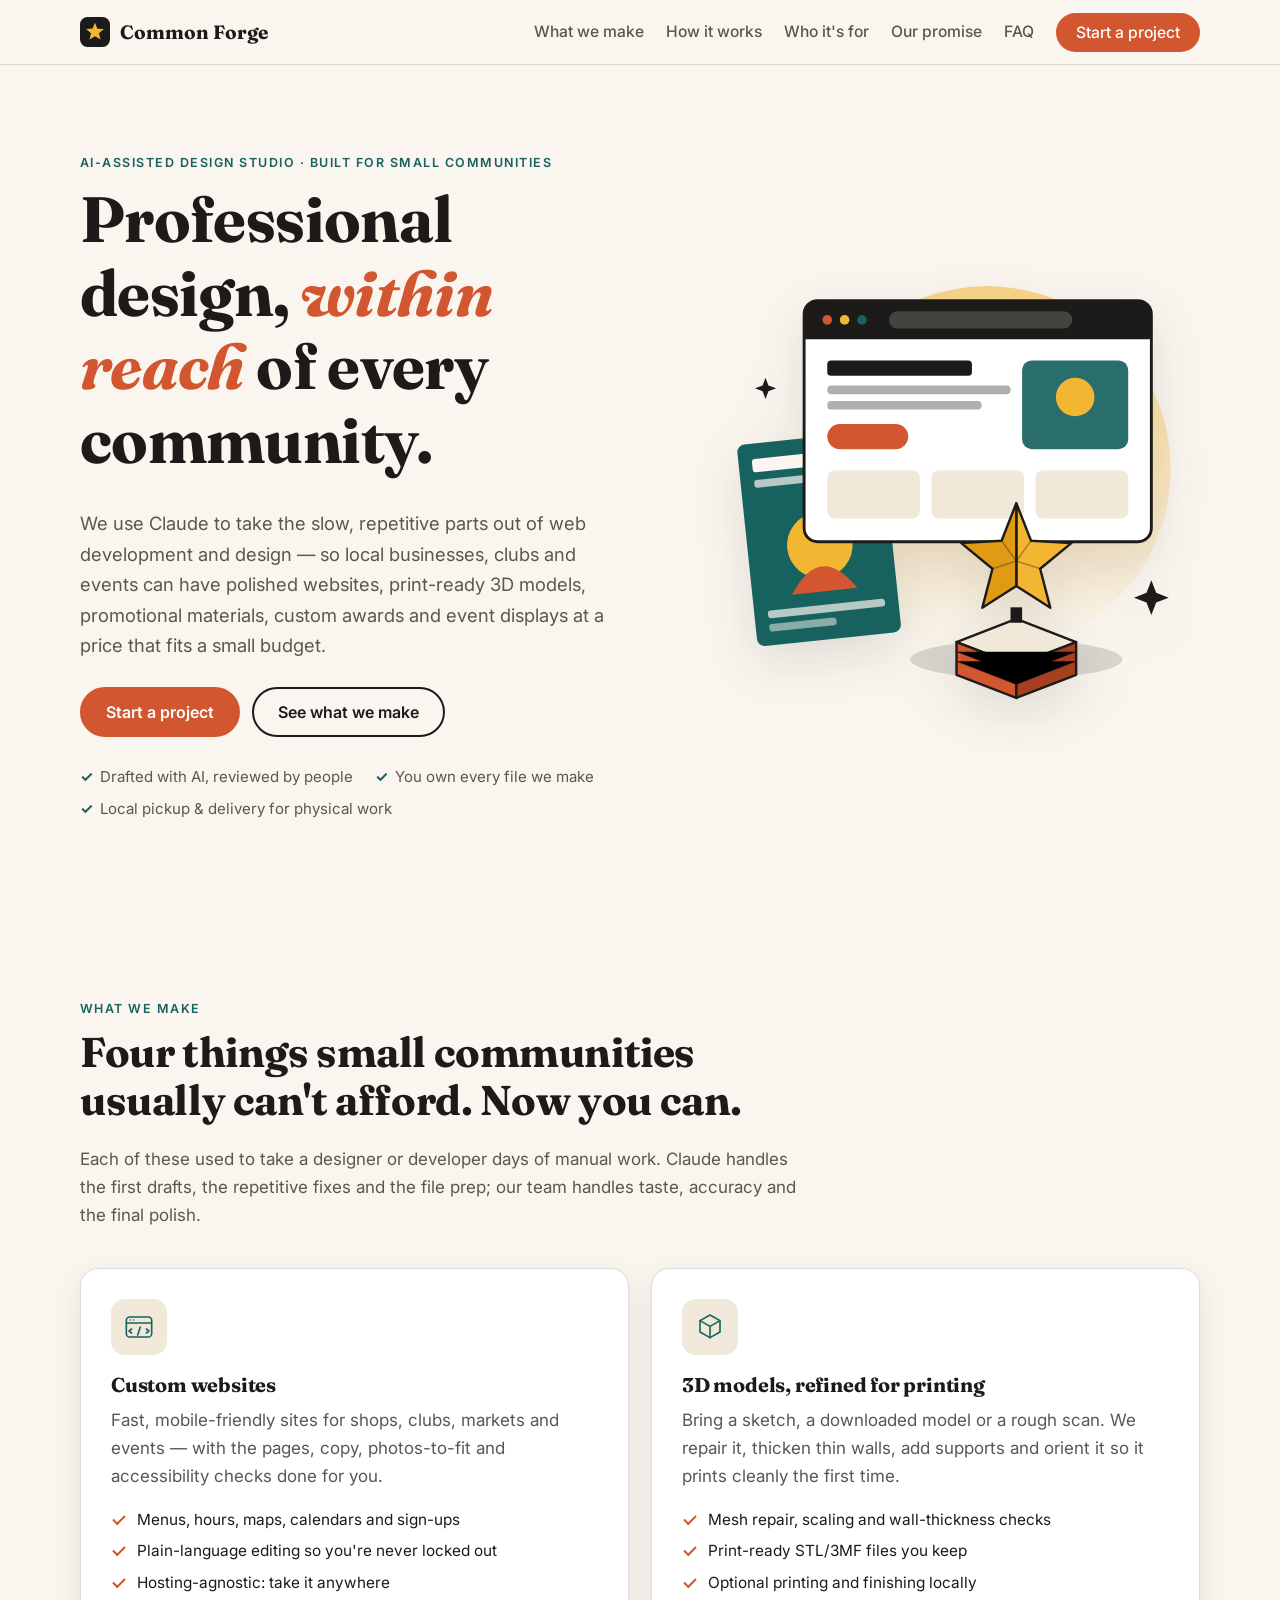
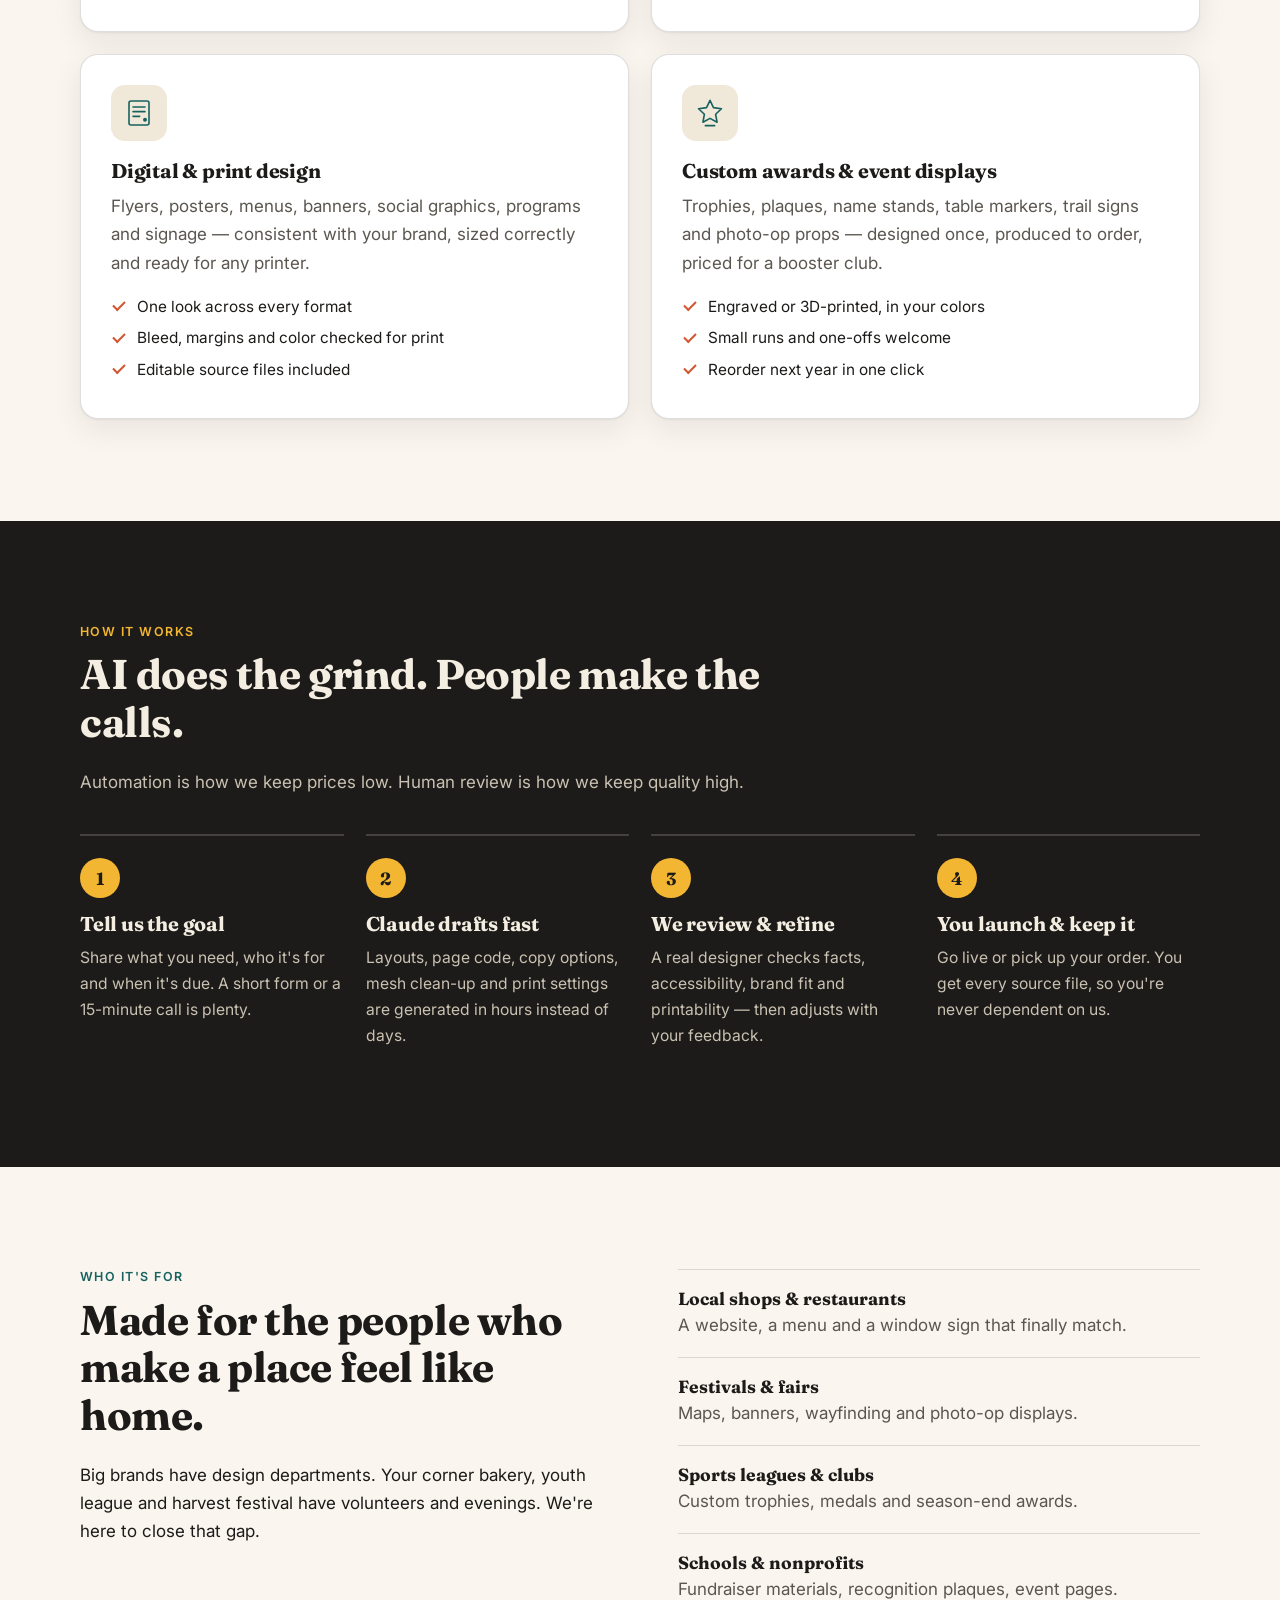
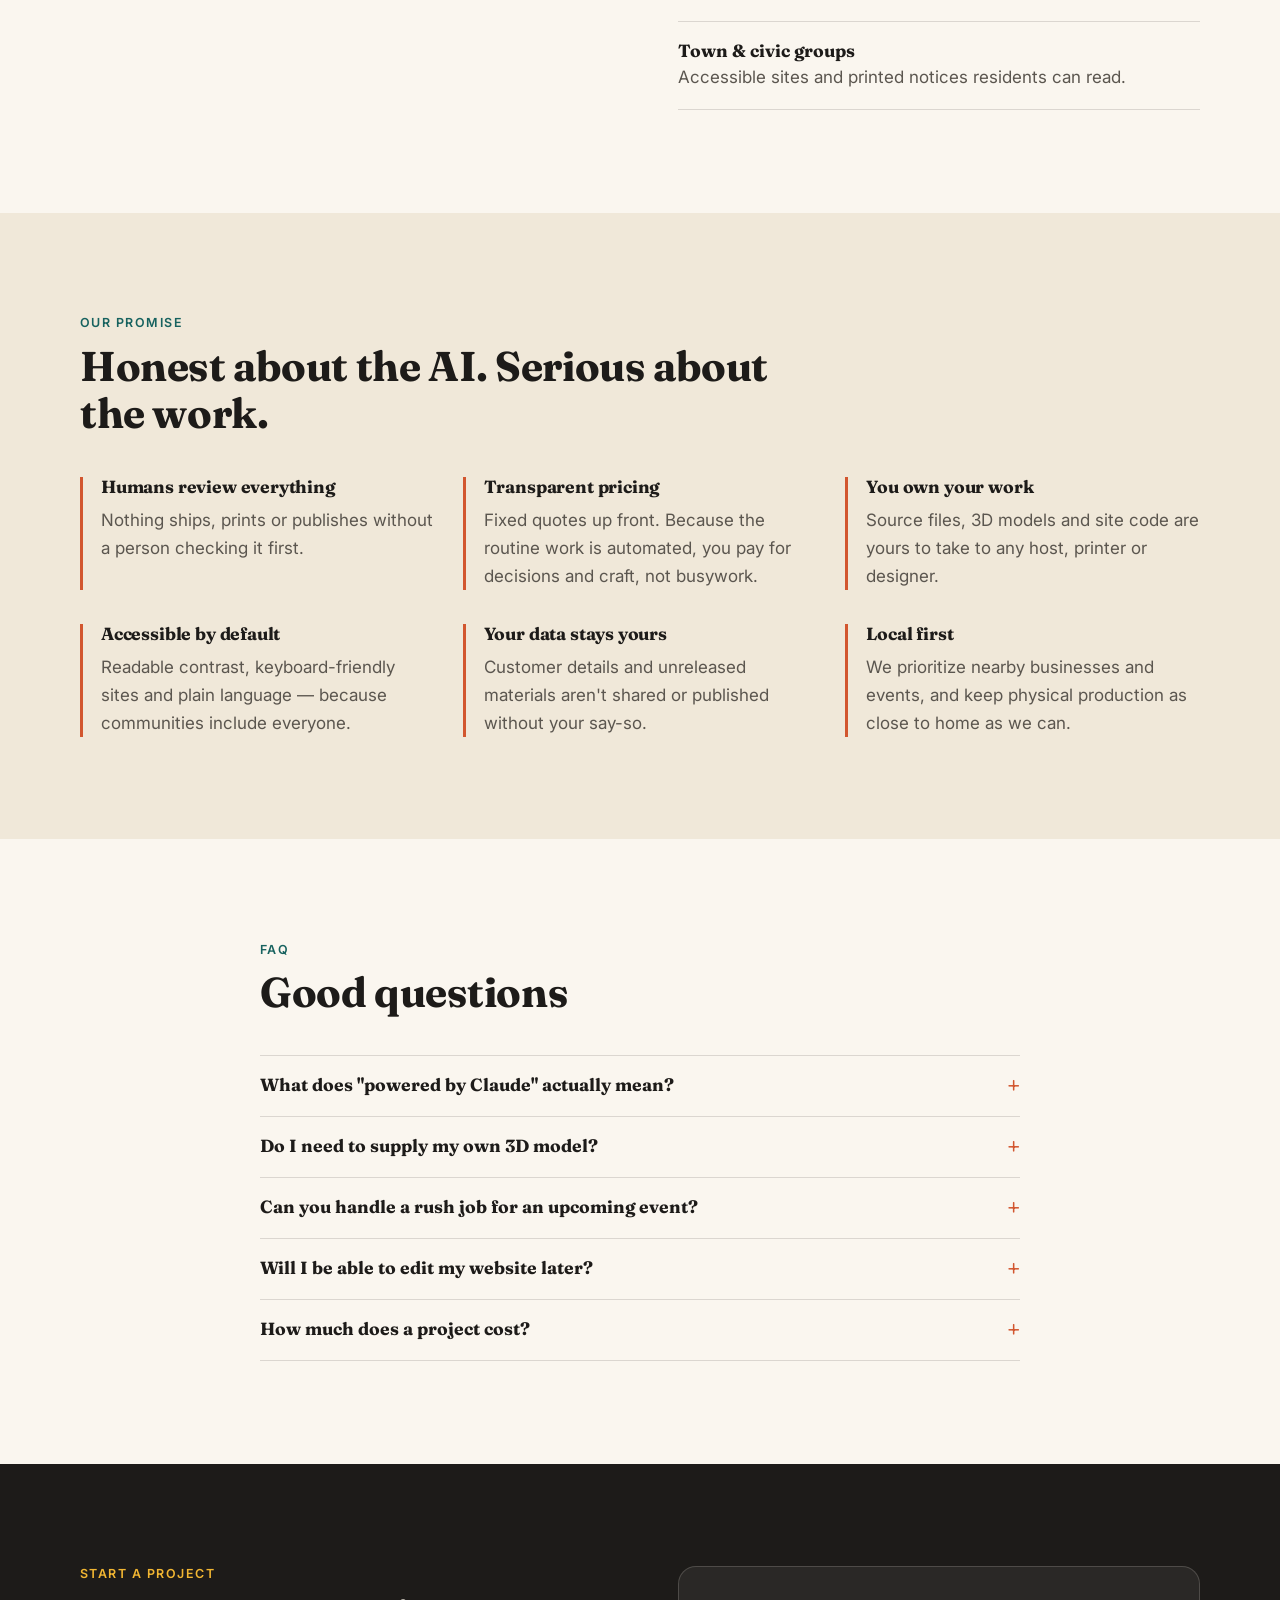
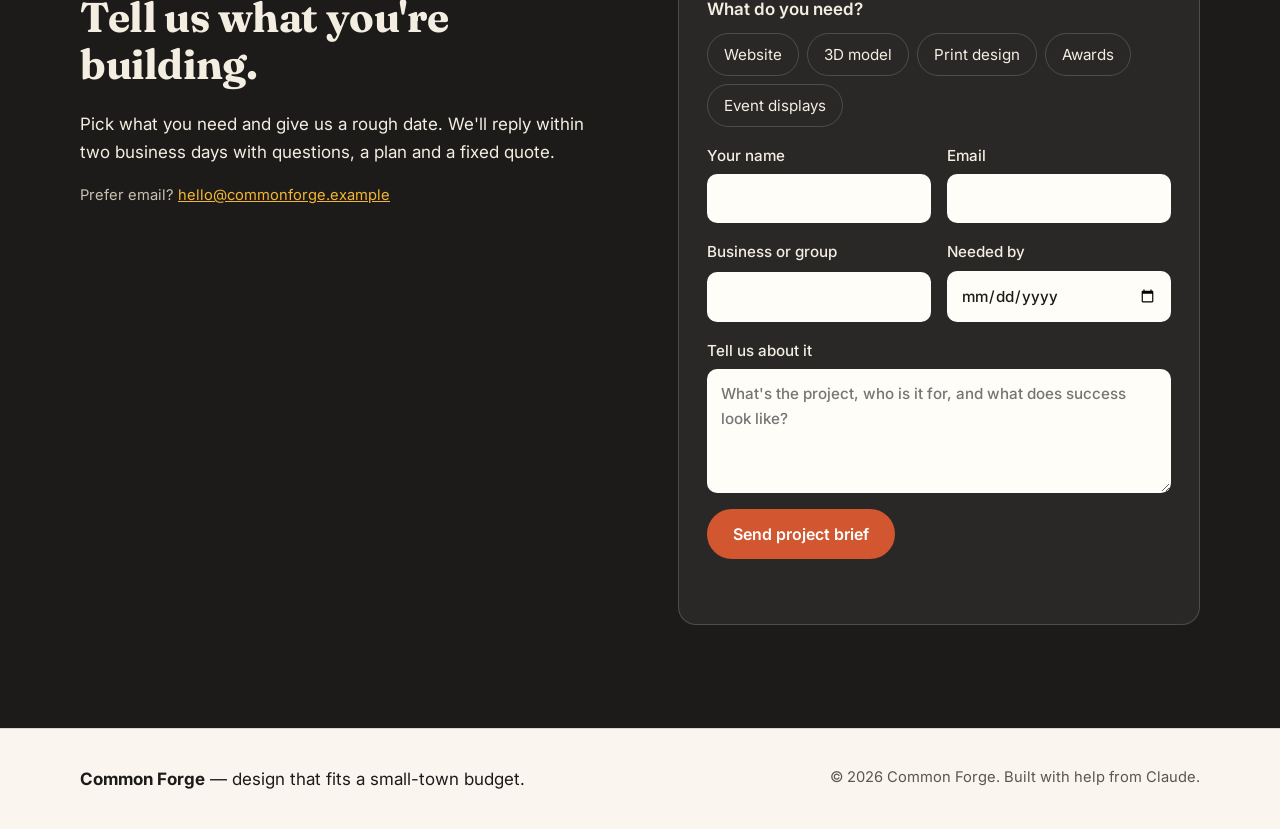
==== index.html @ e71d91a8 "Add Common Forge marketing website Static, dependency-free site: hero, services (websites, 3D print " ====
<!doctype html>
<html lang="en">
<head>
  <meta charset="utf-8">
  <meta name="viewport" content="width=device-width, initial-scale=1">
  <title>Common Forge — AI-powered design for local businesses &amp; community events</title>
  <meta name="description" content="Common Forge uses Claude to build custom websites, refine 3D models for printing, and produce digital and physical designs — making professional work affordable for small communities.">
  <meta name="theme-color" content="#faf6ef">
  <meta property="og:title" content="Common Forge — Professional design within reach of every community">
  <meta property="og:description" content="Custom websites, print-ready 3D models, promotional materials, awards and event displays for local businesses and community events.">
  <meta property="og:type" content="website">
  <link rel="icon" href="assets/favicon.svg" type="image/svg+xml">
  <link rel="preconnect" href="https://fonts.googleapis.com">
  <link rel="preconnect" href="https://fonts.gstatic.com" crossorigin>
  <link rel="stylesheet" href="https://fonts.googleapis.com/css2?family=Fraunces:opsz,wght@9..144,500;9..144,700&family=Inter:wght@400;500;600&display=swap">
  <link rel="stylesheet" href="css/styles.css">
</head>
<body>
  <a class="skip" href="#main">Skip to content</a>

  <header class="site-header" id="top">
    <div class="wrap bar">
      <a class="brand" href="#top" aria-label="Common Forge home">
        <svg class="brand-mark" viewBox="0 0 32 32" aria-hidden="true">
          <rect width="32" height="32" rx="8" fill="var(--ink)"/>
          <path d="M16 6l2.6 6.4 6.9.5-5.3 4.5 1.7 6.7L16 20.4 10.1 24l1.7-6.7-5.3-4.5 6.9-.5z" fill="var(--sun)"/>
        </svg>
        <span>Common Forge</span>
      </a>
      <button class="nav-toggle" aria-expanded="false" aria-controls="nav" aria-label="Menu">
        <span></span><span></span><span></span>
      </button>
      <nav id="nav" class="nav" aria-label="Primary">
        <a href="#services">What we make</a>
        <a href="#process">How it works</a>
        <a href="#community">Who it's for</a>
        <a href="#principles">Our promise</a>
        <a href="#faq">FAQ</a>
        <a class="btn btn-small" href="#contact">Start a project</a>
      </nav>
    </div>
  </header>

  <main id="main">
    <!-- HERO -->
    <section class="hero">
      <div class="wrap hero-grid">
        <div class="hero-copy">
          <p class="eyebrow">AI-assisted design studio · Built for small communities</p>
          <h1>Professional design, <em>within reach</em> of every community.</h1>
          <p class="lead">We use Claude to take the slow, repetitive parts out of web development and design — so local businesses, clubs and events can have polished websites, print-ready 3D models, promotional materials, custom awards and event displays at a price that fits a small budget.</p>
          <div class="cta-row">
            <a class="btn" href="#contact">Start a project</a>
            <a class="btn btn-ghost" href="#services">See what we make</a>
          </div>
          <ul class="hero-points" aria-label="Highlights">
            <li>Drafted with AI, reviewed by people</li>
            <li>You own every file we make</li>
            <li>Local pickup &amp; delivery for physical work</li>
          </ul>
        </div>

        <div class="hero-art" aria-hidden="true">
          <svg viewBox="0 0 520 470" role="img" focusable="false">
            <defs>
              <linearGradient id="g-sky" x1="0" y1="0" x2="0" y2="1">
                <stop offset="0" stop-color="var(--sun)" stop-opacity=".55"/>
                <stop offset="1" stop-color="var(--sun)" stop-opacity="0"/>
              </linearGradient>
            </defs>
            <circle cx="300" cy="215" r="190" fill="url(#g-sky)"/>

            <!-- poster -->
            <g transform="translate(40 190) rotate(-6)">
              <rect width="150" height="210" rx="8" fill="var(--teal)"/>
              <rect x="14" y="16" width="122" height="14" rx="3" fill="var(--paper)"/>
              <rect x="14" y="38" width="80" height="8" rx="3" fill="var(--paper)" opacity=".7"/>
              <circle cx="75" cy="112" r="34" fill="var(--sun)"/>
              <path d="M41 160 q34 -52 68 0z" fill="var(--clay)"/>
              <rect x="14" y="174" width="122" height="8" rx="3" fill="var(--paper)" opacity=".7"/>
              <rect x="14" y="188" width="70" height="8" rx="3" fill="var(--paper)" opacity=".5"/>
            </g>

            <!-- browser -->
            <g transform="translate(110 40)">
              <rect width="360" height="250" rx="14" fill="var(--card)" stroke="var(--ink)" stroke-width="3"/>
              <path d="M0 14a14 14 0 0 1 14-14h332a14 14 0 0 1 14 14v26H0z" fill="var(--ink)"/>
              <circle cx="24" cy="20" r="5" fill="var(--clay)"/>
              <circle cx="42" cy="20" r="5" fill="var(--sun)"/>
              <circle cx="60" cy="20" r="5" fill="var(--teal)"/>
              <rect x="88" y="11" width="190" height="18" rx="9" fill="var(--paper)" opacity=".18"/>
              <rect x="24" y="62" width="150" height="16" rx="4" fill="var(--ink)"/>
              <rect x="24" y="88" width="190" height="9" rx="4" fill="var(--ink)" opacity=".35"/>
              <rect x="24" y="104" width="160" height="9" rx="4" fill="var(--ink)" opacity=".35"/>
              <rect x="24" y="128" width="84" height="26" rx="13" fill="var(--clay)"/>
              <rect x="226" y="62" width="110" height="92" rx="10" fill="var(--teal)" opacity=".92"/>
              <circle cx="281" cy="100" r="20" fill="var(--sun)"/>
              <rect x="24" y="176" width="96" height="50" rx="8" fill="var(--paper-2)"/>
              <rect x="132" y="176" width="96" height="50" rx="8" fill="var(--paper-2)"/>
              <rect x="240" y="176" width="96" height="50" rx="8" fill="var(--paper-2)"/>
            </g>

            <!-- print bed + award -->
            <g transform="translate(330 400)">
              <ellipse cx="0" cy="12" rx="110" ry="20" fill="var(--ink)" opacity=".15"/>
              <!-- pedestal (isometric block with layer lines) -->
              <polygon points="-62,-6 0,-30 62,-6 0,18" fill="var(--paper-2)" stroke="var(--ink)" stroke-width="2.5" stroke-linejoin="round"/>
              <polygon points="-62,-6 0,18 0,52 -62,28" fill="var(--clay)" stroke="var(--ink)" stroke-width="2.5" stroke-linejoin="round"/>
              <polygon points="62,-6 0,18 0,52 62,28" fill="#a93f1f" stroke="var(--ink)" stroke-width="2.5" stroke-linejoin="round"/>
              <g stroke="var(--ink)" stroke-opacity=".25" stroke-width="1.5">
                <path d="M-62 4 L0 28 L62 4"/><path d="M-62 14 L0 38 L62 14"/>
              </g>
              <!-- faceted star -->
              <g transform="translate(0 -90)">
                <polygon points="0,-60 15.28,-21.03 57.06,-18.54 24.73,8.03 35.27,48.54 0,26" fill="var(--sun)" stroke="var(--ink)" stroke-width="2.5" stroke-linejoin="round"/>
                <polygon points="0,-60 -15.28,-21.03 -57.06,-18.54 -24.73,8.03 -35.27,48.54 0,26" fill="#e09a14" stroke="var(--ink)" stroke-width="2.5" stroke-linejoin="round"/>
                <path d="M0 -60 V26 M-15.28 -21.03 L0 0 L15.28 -21.03 M-24.73 8.03 L0 0 L24.73 8.03" fill="none" stroke="var(--ink)" stroke-opacity=".35" stroke-width="1.5"/>
              </g>
              <rect x="-6" y="-42" width="12" height="16" fill="var(--ink)"/>
            </g>

            <!-- sparkles -->
            <g fill="var(--ink)">
              <path d="M470 330l5 13 13 5-13 5-5 13-5-13-13-5 13-5z"/>
              <path d="M70 120l3 8 8 3-8 3-3 8-3-8-8-3 8-3z"/>
            </g>
          </svg>
        </div>
      </div>
    </section>

    <!-- WHAT WE MAKE -->
    <section class="section" id="services">
      <div class="wrap">
        <header class="section-head reveal">
          <p class="eyebrow">What we make</p>
          <h2>Four things small communities usually can't afford. Now you can.</h2>
          <p>Each of these used to take a designer or developer days of manual work. Claude handles the first drafts, the repetitive fixes and the file prep; our team handles taste, accuracy and the final polish.</p>
        </header>

        <div class="cards">
          <article class="card reveal">
            <div class="icon" aria-hidden="true">
              <svg viewBox="0 0 48 48"><rect x="5" y="9" width="38" height="30" rx="5"/><path d="M5 18h38"/><circle cx="11" cy="13.5" r="1.2"/><circle cx="16" cy="13.5" r="1.2"/><path d="M13 27l-4 3 4 3M35 27l4 3-4 3M26 24l-4 12"/></svg>
            </div>
            <h3>Custom websites</h3>
            <p>Fast, mobile-friendly sites for shops, clubs, markets and events — with the pages, copy, photos-to-fit and accessibility checks done for you.</p>
            <ul class="tick">
              <li>Menus, hours, maps, calendars and sign-ups</li>
              <li>Plain-language editing so you're never locked out</li>
              <li>Hosting-agnostic: take it anywhere</li>
            </ul>
          </article>

          <article class="card reveal">
            <div class="icon" aria-hidden="true">
              <svg viewBox="0 0 48 48"><path d="M24 6l15 8.5v17L24 40 9 31.5v-17z"/><path d="M9 14.5L24 23l15-8.5M24 23v17"/></svg>
            </div>
            <h3>3D models, refined for printing</h3>
            <p>Bring a sketch, a downloaded model or a rough scan. We repair it, thicken thin walls, add supports and orient it so it prints cleanly the first time.</p>
            <ul class="tick">
              <li>Mesh repair, scaling and wall-thickness checks</li>
              <li>Print-ready STL/3MF files you keep</li>
              <li>Optional printing and finishing locally</li>
            </ul>
          </article>

          <article class="card reveal">
            <div class="icon" aria-hidden="true">
              <svg viewBox="0 0 48 48"><rect x="9" y="6" width="30" height="36" rx="3"/><path d="M15 15h18M15 22h18M15 29h10"/><circle cx="33" cy="34" r="3"/></svg>
            </div>
            <h3>Digital &amp; print design</h3>
            <p>Flyers, posters, menus, banners, social graphics, programs and signage — consistent with your brand, sized correctly and ready for any printer.</p>
            <ul class="tick">
              <li>One look across every format</li>
              <li>Bleed, margins and color checked for print</li>
              <li>Editable source files included</li>
            </ul>
          </article>

          <article class="card reveal">
            <div class="icon" aria-hidden="true">
              <svg viewBox="0 0 48 48"><path d="M24 5l5.2 11 12 1.6-8.8 8.3 2.2 11.9L24 32l-10.6 5.8 2.2-11.9-8.8-8.3 12-1.6z"/><path d="M17 43h14"/></svg>
            </div>
            <h3>Custom awards &amp; event displays</h3>
            <p>Trophies, plaques, name stands, table markers, trail signs and photo-op props — designed once, produced to order, priced for a booster club.</p>
            <ul class="tick">
              <li>Engraved or 3D-printed, in your colors</li>
              <li>Small runs and one-offs welcome</li>
              <li>Reorder next year in one click</li>
            </ul>
          </article>
        </div>
      </div>
    </section>

    <!-- HOW IT WORKS -->
    <section class="section section-dark" id="process">
      <div class="wrap">
        <header class="section-head reveal">
          <p class="eyebrow">How it works</p>
          <h2>AI does the grind. People make the calls.</h2>
          <p>Automation is how we keep prices low. Human review is how we keep quality high.</p>
        </header>

        <ol class="steps">
          <li class="reveal">
            <span class="num">1</span>
            <h3>Tell us the goal</h3>
            <p>Share what you need, who it's for and when it's due. A short form or a 15-minute call is plenty.</p>
          </li>
          <li class="reveal">
            <span class="num">2</span>
            <h3>Claude drafts fast</h3>
            <p>Layouts, page code, copy options, mesh clean-up and print settings are generated in hours instead of days.</p>
          </li>
          <li class="reveal">
            <span class="num">3</span>
            <h3>We review &amp; refine</h3>
            <p>A real designer checks facts, accessibility, brand fit and printability — then adjusts with your feedback.</p>
          </li>
          <li class="reveal">
            <span class="num">4</span>
            <h3>You launch &amp; keep it</h3>
            <p>Go live or pick up your order. You get every source file, so you're never dependent on us.</p>
          </li>
        </ol>
      </div>
    </section>

    <!-- WHO IT'S FOR -->
    <section class="section" id="community">
      <div class="wrap split">
        <div class="reveal">
          <p class="eyebrow">Who it's for</p>
          <h2>Made for the people who make a place feel like home.</h2>
          <p>Big brands have design departments. Your corner bakery, youth league and harvest festival have volunteers and evenings. We're here to close that gap.</p>
        </div>
        <ul class="audience reveal">
          <li><strong>Local shops &amp; restaurants</strong><span>A website, a menu and a window sign that finally match.</span></li>
          <li><strong>Festivals &amp; fairs</strong><span>Maps, banners, wayfinding and photo-op displays.</span></li>
          <li><strong>Sports leagues &amp; clubs</strong><span>Custom trophies, medals and season-end awards.</span></li>
          <li><strong>Schools &amp; nonprofits</strong><span>Fundraiser materials, recognition plaques, event pages.</span></li>
          <li><strong>Town &amp; civic groups</strong><span>Accessible sites and printed notices residents can read.</span></li>
        </ul>
      </div>
    </section>

    <!-- PRINCIPLES -->
    <section class="section section-tint" id="principles">
      <div class="wrap">
        <header class="section-head reveal">
          <p class="eyebrow">Our promise</p>
          <h2>Honest about the AI. Serious about the work.</h2>
        </header>
        <div class="principles">
          <div class="reveal">
            <h3>Humans review everything</h3>
            <p>Nothing ships, prints or publishes without a person checking it first.</p>
          </div>
          <div class="reveal">
            <h3>Transparent pricing</h3>
            <p>Fixed quotes up front. Because the routine work is automated, you pay for decisions and craft, not busywork.</p>
          </div>
          <div class="reveal">
            <h3>You own your work</h3>
            <p>Source files, 3D models and site code are yours to take to any host, printer or designer.</p>
          </div>
          <div class="reveal">
            <h3>Accessible by default</h3>
            <p>Readable contrast, keyboard-friendly sites and plain language — because communities include everyone.</p>
          </div>
          <div class="reveal">
            <h3>Your data stays yours</h3>
            <p>Customer details and unreleased materials aren't shared or published without your say-so.</p>
          </div>
          <div class="reveal">
            <h3>Local first</h3>
            <p>We prioritize nearby businesses and events, and keep physical production as close to home as we can.</p>
          </div>
        </div>
      </div>
    </section>

    <!-- FAQ -->
    <section class="section" id="faq">
      <div class="wrap narrow">
        <header class="section-head reveal">
          <p class="eyebrow">FAQ</p>
          <h2>Good questions</h2>
        </header>
        <div class="faq reveal">
          <details>
            <summary>What does "powered by Claude" actually mean?</summary>
            <p>Claude is an AI model from Anthropic. We use it as a fast assistant for drafting page code, copy, layouts and 3D print preparation. It speeds up the work, but our team directs it and checks the results before anything reaches you.</p>
          </details>
          <details>
            <summary>Do I need to supply my own 3D model?</summary>
            <p>No. You can send a sketch, a photo, a downloaded model or just a description. We'll design or refine a model, confirm it will print well, and send you the files — or print it for you.</p>
          </details>
          <details>
            <summary>Can you handle a rush job for an upcoming event?</summary>
            <p>Often, yes — automation is what makes quick turnarounds possible. Tell us your date in the form and we'll say honestly whether it's realistic, especially for physical items that need printing and finishing.</p>
          </details>
          <details>
            <summary>Will I be able to edit my website later?</summary>
            <p>Yes. We build sites you can update yourself with simple files and plain-language instructions, and we're happy to make changes for a small fee if you'd rather not.</p>
          </details>
          <details>
            <summary>How much does a project cost?</summary>
            <p>It depends on scope, so we quote each project in writing before starting. Small, well-defined jobs like a flyer or a single award design cost far less than traditional agency work. Tell us your budget and we'll shape the project to fit it.</p>
          </details>
        </div>
      </div>
    </section>

    <!-- CONTACT -->
    <section class="section section-dark" id="contact">
      <div class="wrap split contact">
        <div class="reveal">
          <p class="eyebrow">Start a project</p>
          <h2>Tell us what you're building.</h2>
          <p>Pick what you need and give us a rough date. We'll reply within two business days with questions, a plan and a fixed quote.</p>
          <p class="small">Prefer email? <a href="mailto:hello@commonforge.example">hello@commonforge.example</a></p>
        </div>

        <form id="project-form" class="form reveal" novalidate>
          <fieldset>
            <legend>What do you need?</legend>
            <div class="chips">
              <label><input type="checkbox" name="need" value="Website"><span>Website</span></label>
              <label><input type="checkbox" name="need" value="3D model for printing"><span>3D model</span></label>
              <label><input type="checkbox" name="need" value="Flyers / posters / print"><span>Print design</span></label>
              <label><input type="checkbox" name="need" value="Custom awards"><span>Awards</span></label>
              <label><input type="checkbox" name="need" value="Event displays"><span>Event displays</span></label>
            </div>
          </fieldset>

          <div class="row">
            <label class="field">Your name
              <input name="name" type="text" autocomplete="name" required>
            </label>
            <label class="field">Email
              <input name="email" type="email" autocomplete="email" required>
            </label>
          </div>
          <div class="row">
            <label class="field">Business or group
              <input name="org" type="text" autocomplete="organization">
            </label>
            <label class="field">Needed by
              <input name="date" type="date">
            </label>
          </div>
          <label class="field">Tell us about it
            <textarea name="message" rows="4" placeholder="What's the project, who is it for, and what does success look like?" required></textarea>
          </label>

          <button class="btn" type="submit">Send project brief</button>
          <p class="form-status" id="form-status" role="status" aria-live="polite"></p>
        </form>
      </div>
    </section>
  </main>

  <footer class="site-footer">
    <div class="wrap foot">
      <p><strong>Common Forge</strong> — design that fits a small-town budget.</p>
      <p class="small">© <span id="year">2026</span> Common Forge. Built with help from Claude.</p>
    </div>
  </footer>

  <script src="js/main.js"></script>
</body>
</html>
---- css/styles.css ----
:root {
  --paper: #faf6ef;
  --paper-2: #f0e8d9;
  --card: #ffffff;
  --ink: #1d1b19;
  --muted: #5b564f;
  --clay: #d2562f;
  --clay-dark: #b6431f;
  --teal: #17625f;
  --sun: #f2b632;
  --line: rgba(29, 27, 25, .14);
  --radius: 18px;
  --shadow: 0 1px 2px rgba(29,27,25,.06), 0 10px 30px rgba(29,27,25,.08);
  --font-body: "Inter", system-ui, -apple-system, "Segoe UI", sans-serif;
  --font-head: "Fraunces", Georgia, "Times New Roman", serif;
  color-scheme: light;
}

@media (prefers-color-scheme: dark) {
  :root {
    --paper: #17150f;
    --paper-2: #26221a;
    --card: #1f1c15;
    --ink: #f4eee2;
    --muted: #b9b1a2;
    --clay: #ee7449;
    --clay-dark: #ff8a63;
    --teal: #4fb3ab;
    --sun: #f2b632;
    --line: rgba(244, 238, 226, .16);
    --shadow: 0 1px 2px rgba(0,0,0,.4), 0 10px 30px rgba(0,0,0,.35);
    color-scheme: dark;
  }
}

*, *::before, *::after { box-sizing: border-box; }
html { scroll-behavior: smooth; scroll-padding-top: 80px; }
body {
  margin: 0;
  background: var(--paper);
  color: var(--ink);
  font: 400 1.0625rem/1.65 var(--font-body);
  -webkit-font-smoothing: antialiased;
}
img, svg { max-width: 100%; display: block; }
a { color: inherit; }
h1, h2, h3 { font-family: var(--font-head); line-height: 1.15; margin: 0 0 .5em; letter-spacing: -.01em; }
h1 { font-size: clamp(2.3rem, 5.4vw, 4rem); font-weight: 700; }
h2 { font-size: clamp(1.75rem, 3.4vw, 2.6rem); font-weight: 700; }
h3 { font-size: 1.25rem; font-weight: 700; }
p { margin: 0 0 1em; }
em { font-style: italic; color: var(--clay); }

.wrap { width: min(1120px, 100% - 32px); margin-inline: auto; }
.narrow { width: min(760px, 100% - 32px); }
.small { font-size: .92rem; color: var(--muted); }
.skip { position: absolute; left: -999px; top: 8px; background: var(--ink); color: var(--paper); padding: 8px 14px; border-radius: 8px; z-index: 100; }
.skip:focus { left: 8px; }
:focus-visible { outline: 3px solid var(--sun); outline-offset: 3px; border-radius: 6px; }

/* Header */
.site-header {
  position: sticky; top: 0; z-index: 50;
  background: color-mix(in srgb, var(--paper) 88%, transparent);
  backdrop-filter: blur(10px);
  border-bottom: 1px solid var(--line);
}
.bar { display: flex; align-items: center; justify-content: space-between; min-height: 64px; gap: 16px; }
.brand { display: inline-flex; align-items: center; gap: 10px; text-decoration: none; font: 700 1.2rem var(--font-head); }
.brand-mark { width: 30px; height: 30px; }
.nav { display: flex; align-items: center; gap: 22px; }
.nav a { text-decoration: none; font-weight: 500; font-size: .98rem; color: var(--muted); }
.nav a:hover { color: var(--ink); }
.nav .btn { color: #fff; }
.nav-toggle { display: none; background: none; border: 0; padding: 10px; cursor: pointer; }
.nav-toggle span { display: block; width: 24px; height: 2px; background: var(--ink); margin: 5px 0; transition: transform .2s, opacity .2s; }
.nav-toggle[aria-expanded="true"] span:nth-child(1) { transform: translateY(7px) rotate(45deg); }
.nav-toggle[aria-expanded="true"] span:nth-child(2) { opacity: 0; }
.nav-toggle[aria-expanded="true"] span:nth-child(3) { transform: translateY(-7px) rotate(-45deg); }

/* Buttons */
.btn {
  display: inline-block; cursor: pointer; border: 2px solid var(--clay);
  background: var(--clay); color: #fff; text-decoration: none;
  font: 600 1rem var(--font-body); padding: 13px 24px; border-radius: 999px;
  transition: transform .15s, background .15s;
}
.btn:hover { background: var(--clay-dark); border-color: var(--clay-dark); transform: translateY(-1px); }
.btn-ghost { background: transparent; color: var(--ink); border-color: var(--ink); }
.btn-ghost:hover { background: var(--ink); color: var(--paper); border-color: var(--ink); }
.btn-small { padding: 8px 18px; font-size: .95rem; }

/* Hero */
.hero { padding: clamp(40px, 7vw, 96px) 0 clamp(40px, 6vw, 80px); overflow: hidden; }
.hero-grid { display: grid; grid-template-columns: 1.05fr .95fr; gap: clamp(24px, 5vw, 64px); align-items: center; }
.eyebrow { text-transform: uppercase; letter-spacing: .12em; font: 600 .78rem var(--font-body); color: var(--teal); margin-bottom: 1em; }
.lead { font-size: 1.15rem; color: var(--muted); max-width: 58ch; }
.cta-row { display: flex; flex-wrap: wrap; gap: 12px; margin: 1.6em 0; }
.hero-points { list-style: none; padding: 0; margin: 0; display: flex; flex-wrap: wrap; gap: 8px 22px; font-size: .94rem; color: var(--muted); }
.hero-points li::before { content: "✓"; color: var(--teal); font-weight: 700; margin-right: 7px; }
.hero-art svg { width: 100%; height: auto; filter: drop-shadow(0 18px 24px rgba(29,27,25,.12)); }

/* Sections */
.section { padding: clamp(56px, 8vw, 104px) 0; }
.section-head { max-width: 720px; margin-bottom: 2.4rem; }
.section-head p:last-child { color: var(--muted); margin-bottom: 0; }
.section-tint { background: var(--paper-2); }
.section-dark { background: #1d1b19; color: #f4eee2; --muted: #c9c1b2; --line: rgba(244,238,226,.18); }
.section-dark .eyebrow { color: var(--sun); }
.section-dark em { color: var(--sun); }
.section-dark a { color: var(--sun); }

/* Cards */
.cards { display: grid; grid-template-columns: repeat(2, 1fr); gap: 22px; }
.card {
  background: var(--card); border: 1px solid var(--line); border-radius: var(--radius);
  padding: 30px; box-shadow: var(--shadow);
}
.card p { color: var(--muted); }
.icon { width: 56px; height: 56px; border-radius: 14px; background: var(--paper-2); display: grid; place-items: center; margin-bottom: 18px; }
.icon svg { width: 32px; height: 32px; fill: none; stroke: var(--teal); stroke-width: 2.4; stroke-linecap: round; stroke-linejoin: round; }
.icon svg circle { fill: var(--teal); stroke: none; }
.tick { list-style: none; padding: 0; margin: 1em 0 0; font-size: .96rem; }
.tick li { padding-left: 26px; position: relative; margin-bottom: .4em; }
.tick li::before { content: ""; position: absolute; left: 2px; top: .5em; width: 12px; height: 7px; border-left: 2.5px solid var(--clay); border-bottom: 2.5px solid var(--clay); transform: rotate(-45deg); }

/* Steps */
.steps { list-style: none; padding: 0; margin: 0; display: grid; grid-template-columns: repeat(4, 1fr); gap: 22px; counter-reset: s; }
.steps li { border-top: 2px solid var(--line); padding-top: 22px; }
.steps p { color: var(--muted); font-size: .98rem; }
.num { display: inline-grid; place-items: center; width: 40px; height: 40px; border-radius: 50%; background: var(--sun); color: #1d1b19; font: 700 1.1rem var(--font-head); margin-bottom: 14px; }

/* Split layout */
.split { display: grid; grid-template-columns: 1fr 1fr; gap: clamp(28px, 6vw, 80px); align-items: start; }
.audience { list-style: none; padding: 0; margin: 0; }
.audience li { padding: 18px 0; border-bottom: 1px solid var(--line); display: grid; gap: 2px; }
.audience li:first-child { border-top: 1px solid var(--line); }
.audience strong { font: 700 1.1rem var(--font-head); }
.audience span { color: var(--muted); }

/* Principles */
.principles { display: grid; grid-template-columns: repeat(3, 1fr); gap: 34px 28px; }
.principles h3 { font-size: 1.1rem; }
.principles p { color: var(--muted); margin: 0; }
.principles > div { border-left: 3px solid var(--clay); padding-left: 18px; }

/* FAQ */
.faq details { border-bottom: 1px solid var(--line); padding: 18px 0; }
.faq details:first-child { border-top: 1px solid var(--line); }
.faq summary { cursor: pointer; font: 700 1.1rem var(--font-head); list-style: none; display: flex; justify-content: space-between; gap: 16px; }
.faq summary::-webkit-details-marker { display: none; }
.faq summary::after { content: "+"; color: var(--clay); font-size: 1.5rem; line-height: 1; transition: transform .2s; }
.faq details[open] summary::after { transform: rotate(45deg); }
.faq p { margin: .8em 0 0; color: var(--muted); }

/* Form */
.form { background: rgba(255,255,255,.06); border: 1px solid var(--line); border-radius: var(--radius); padding: 28px; display: grid; gap: 16px; }
.form fieldset { border: 0; padding: 0; margin: 0; }
.form legend { font-weight: 600; margin-bottom: 10px; padding: 0; }
.chips { display: flex; flex-wrap: wrap; gap: 8px; }
.chips input { position: absolute; opacity: 0; }
.chips span { display: inline-block; padding: 8px 16px; border: 1.5px solid var(--line); border-radius: 999px; cursor: pointer; font-size: .95rem; transition: .15s; }
.chips input:checked + span { background: var(--sun); color: #1d1b19; border-color: var(--sun); font-weight: 600; }
.chips input:focus-visible + span { outline: 3px solid var(--sun); outline-offset: 2px; }
.row { display: grid; grid-template-columns: 1fr 1fr; gap: 16px; }
.field { display: grid; gap: 6px; font-weight: 500; font-size: .95rem; }
.field input, .field textarea {
  font: inherit; color: #1d1b19; background: #fffdf8; border: 1.5px solid transparent;
  border-radius: 10px; padding: 11px 13px; width: 100%;
}
.field input:focus, .field textarea:focus { outline: 3px solid var(--sun); }
.field .invalid { border-color: #ff7a59; }
.form .btn { justify-self: start; }
.form-status { margin: 0; min-height: 1.4em; font-size: .95rem; }

/* Footer */
.site-footer { padding: 36px 0; border-top: 1px solid var(--line); }
.foot { display: flex; flex-wrap: wrap; justify-content: space-between; gap: 8px 24px; }
.foot p { margin: 0; }

/* Reveal on scroll */
.js .reveal { opacity: 0; transform: translateY(18px); transition: opacity .6s ease, transform .6s ease; }
.js .reveal.in { opacity: 1; transform: none; }

@media (max-width: 920px) {
  .hero-grid, .split { grid-template-columns: 1fr; }
  .hero-art { max-width: 520px; }
  .steps { grid-template-columns: repeat(2, 1fr); }
  .principles { grid-template-columns: repeat(2, 1fr); }
}
@media (max-width: 760px) {
  .nav-toggle { display: block; }
  .nav {
    position: absolute; left: 0; right: 0; top: 100%;
    flex-direction: column; align-items: stretch; gap: 0;
    background: var(--paper); border-bottom: 1px solid var(--line);
    padding: 8px 16px 16px; display: none;
  }
  .nav.open { display: flex; }
  .nav a { padding: 12px 4px; }
  .nav .btn { text-align: center; margin-top: 8px; }
  .cards, .row { grid-template-columns: 1fr; }
}
@media (max-width: 520px) {
  .steps, .principles { grid-template-columns: 1fr; }
  .card, .form { padding: 22px; }
}
@media (prefers-reduced-motion: reduce) {
  html { scroll-behavior: auto; }
  .js .reveal { opacity: 1; transform: none; transition: none; }
  .btn, .nav-toggle span { transition: none; }
}
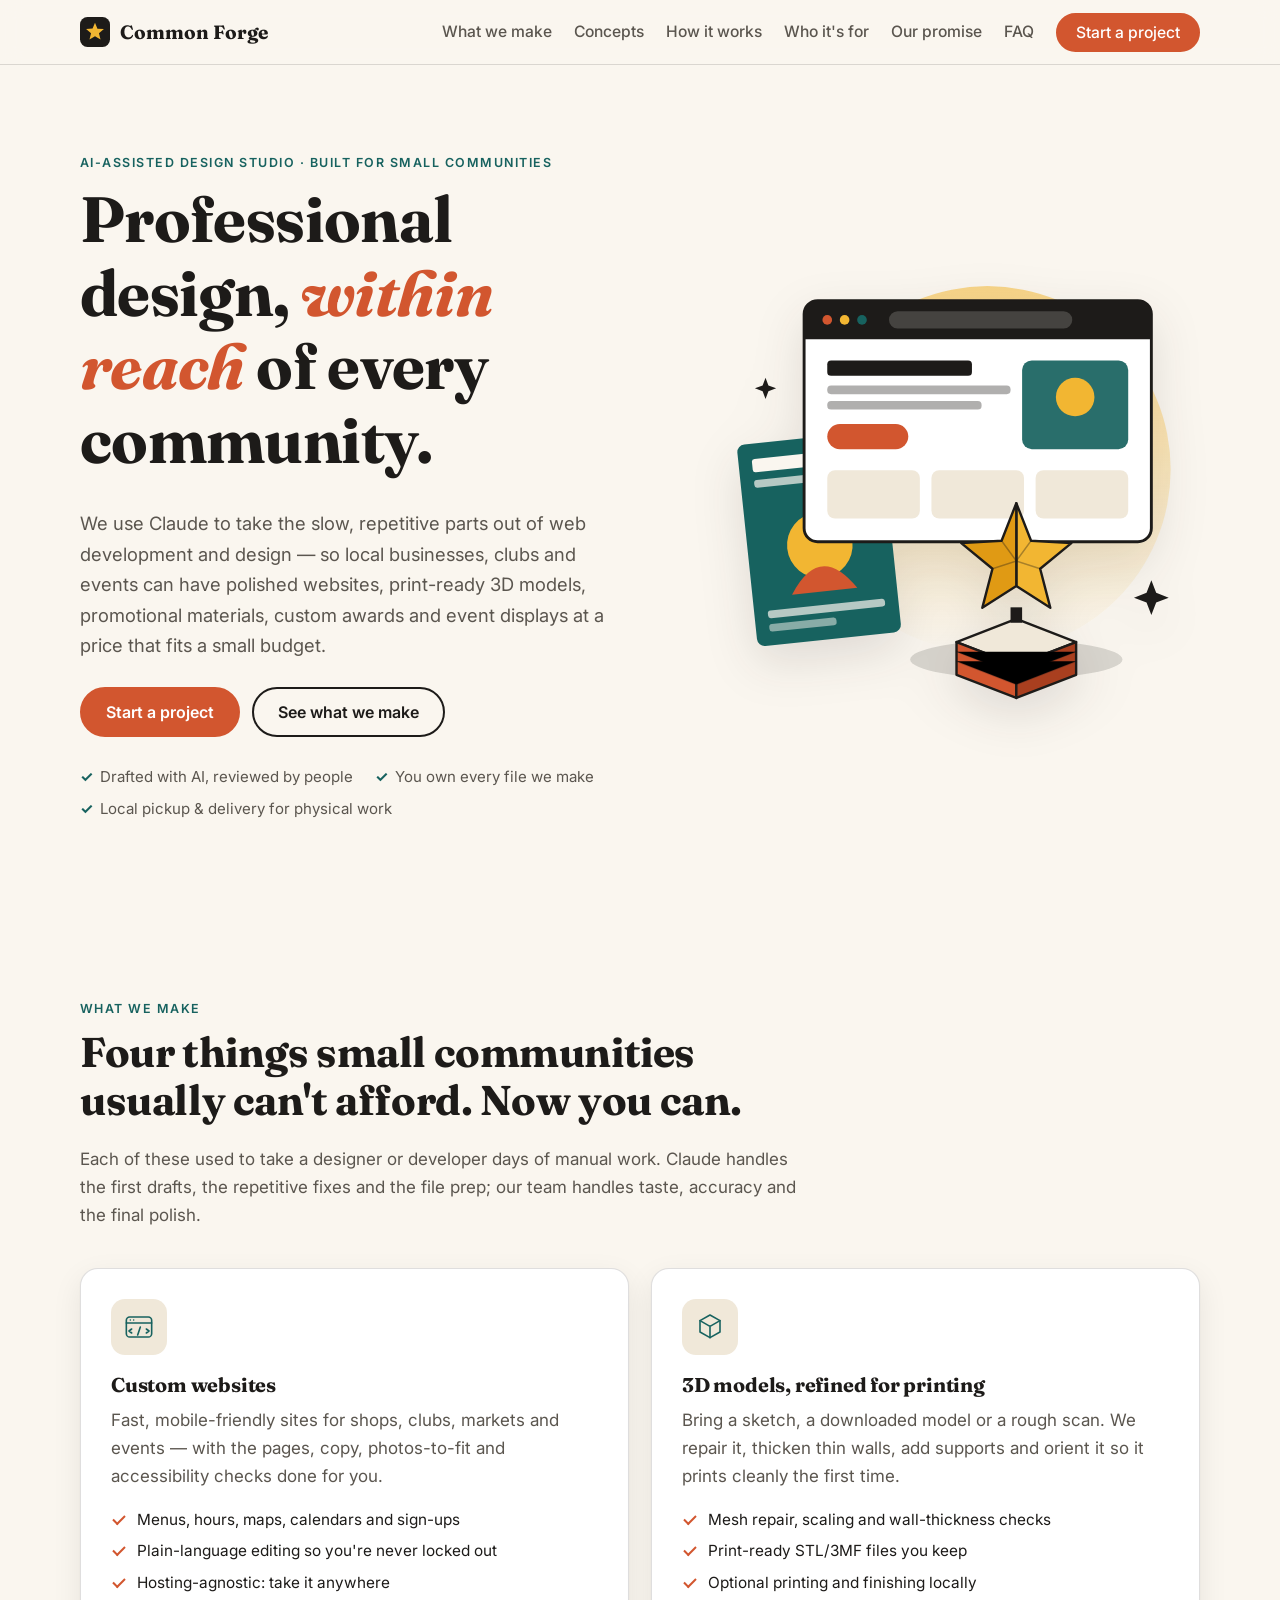
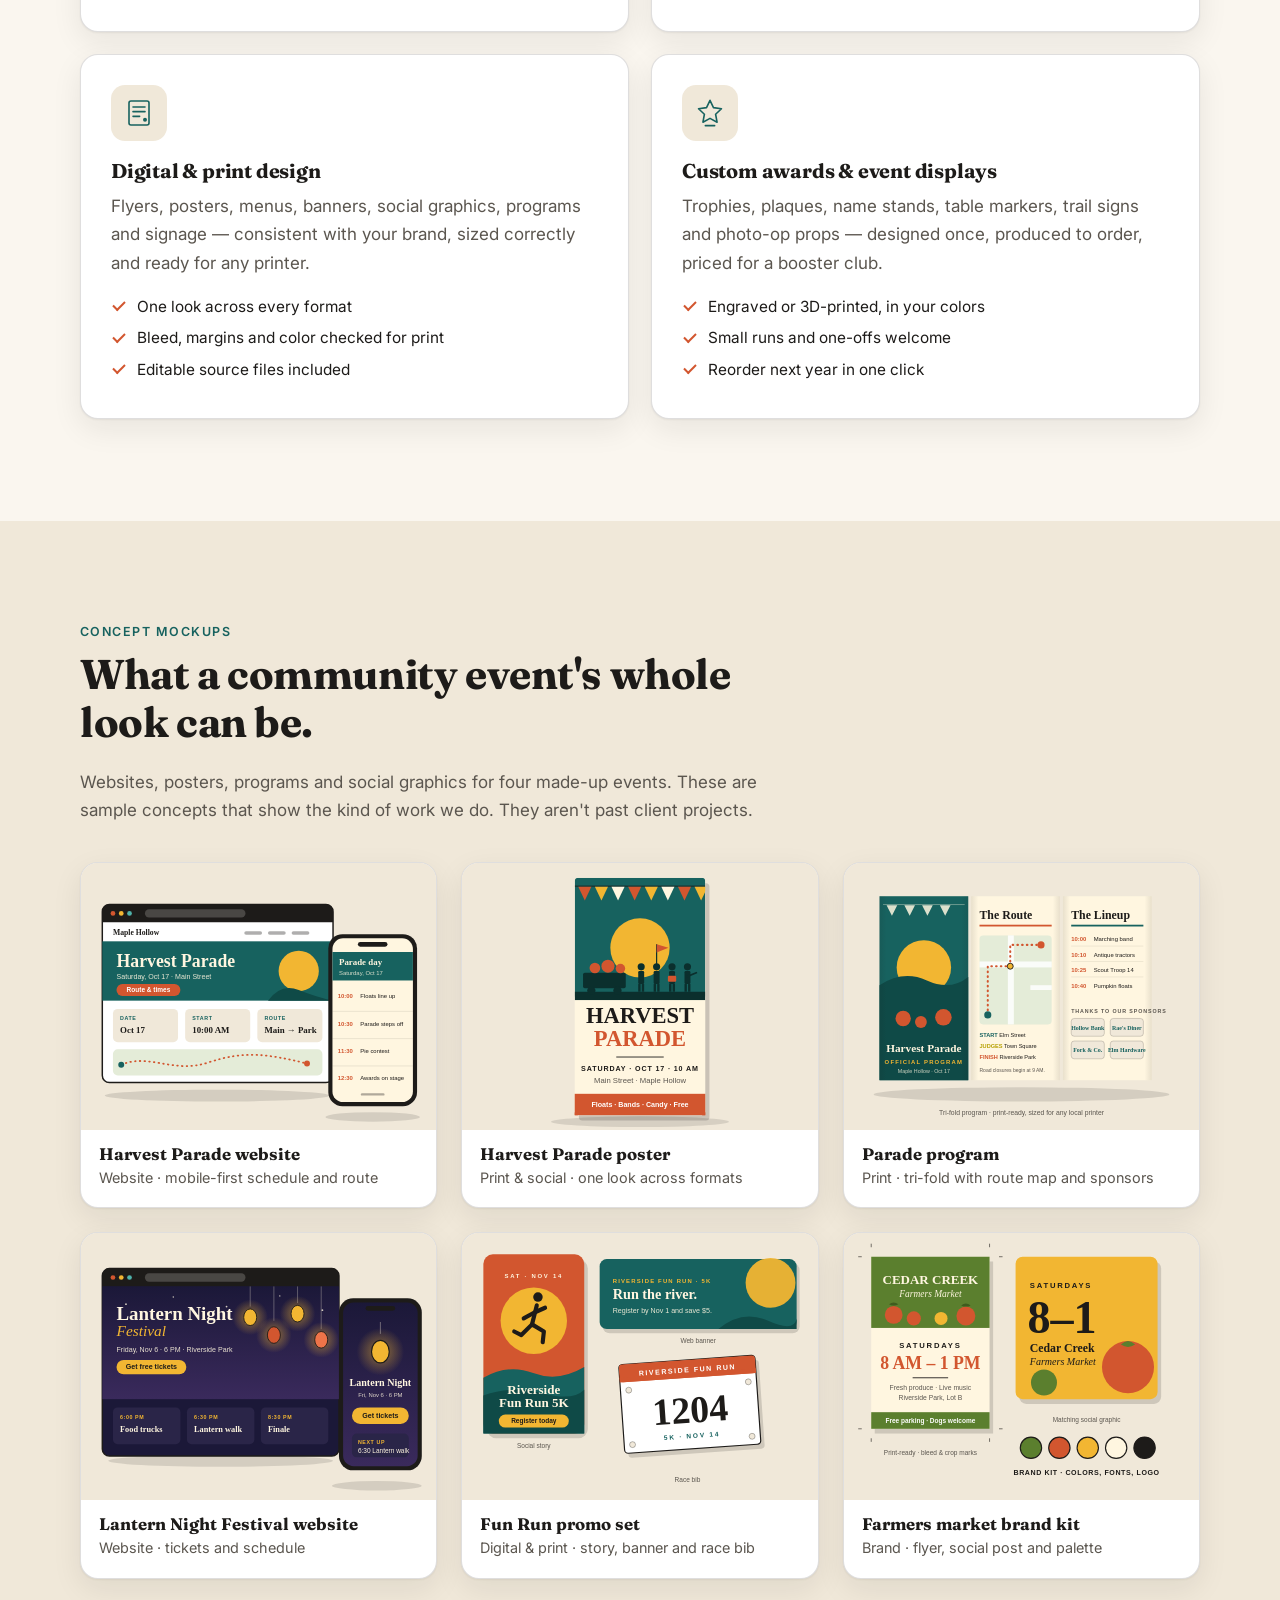
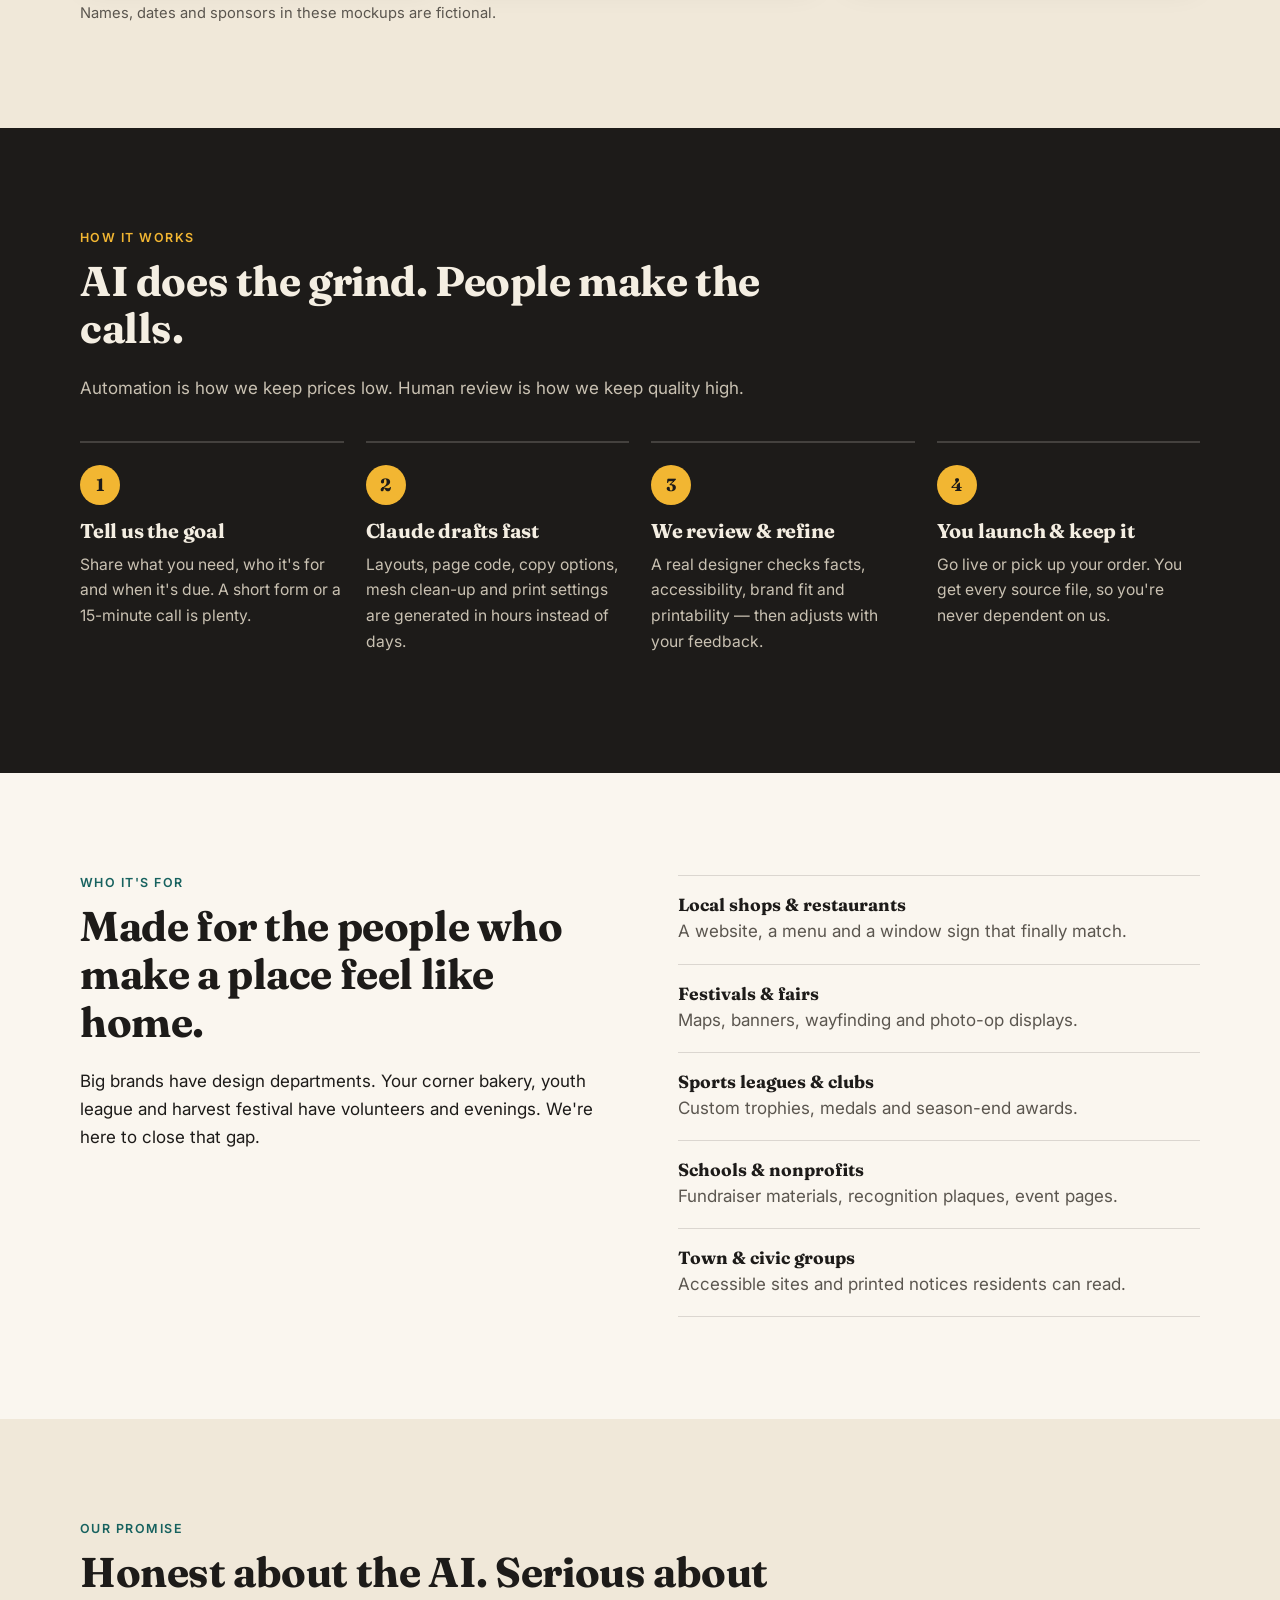
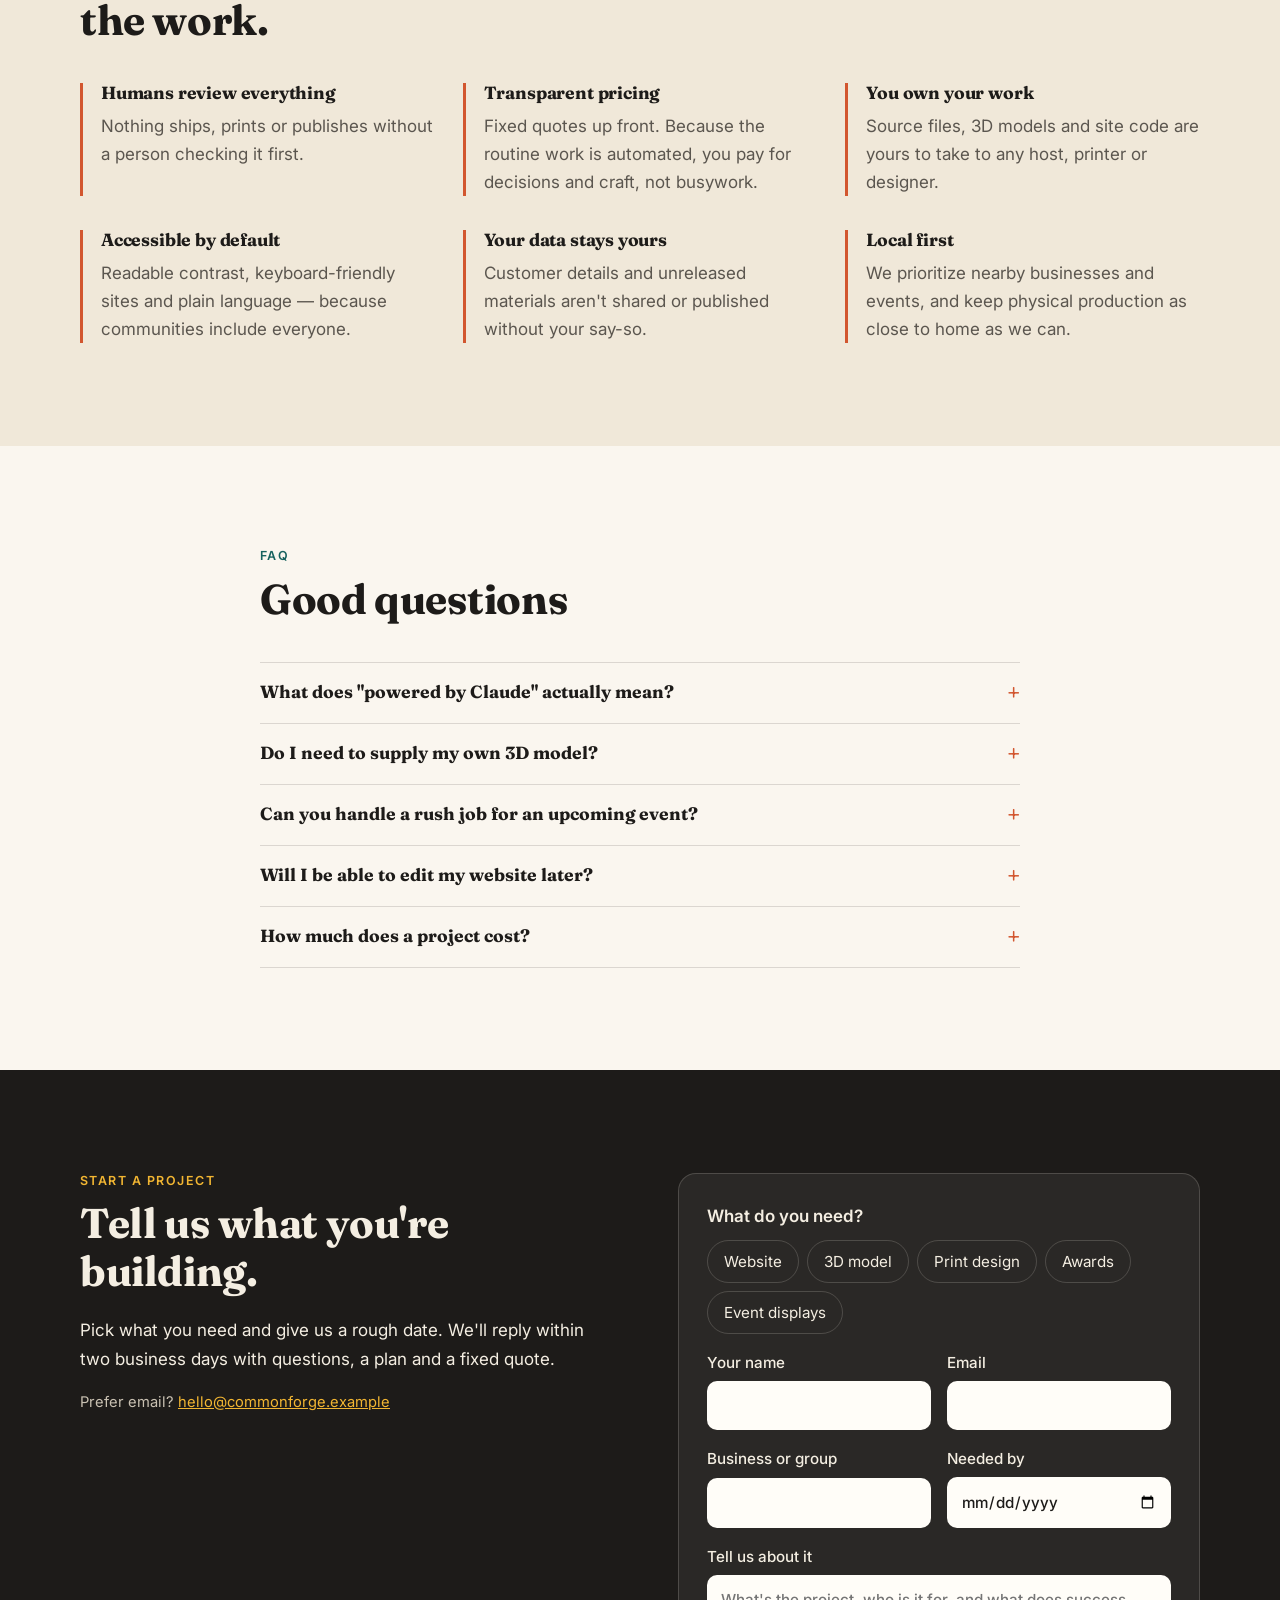
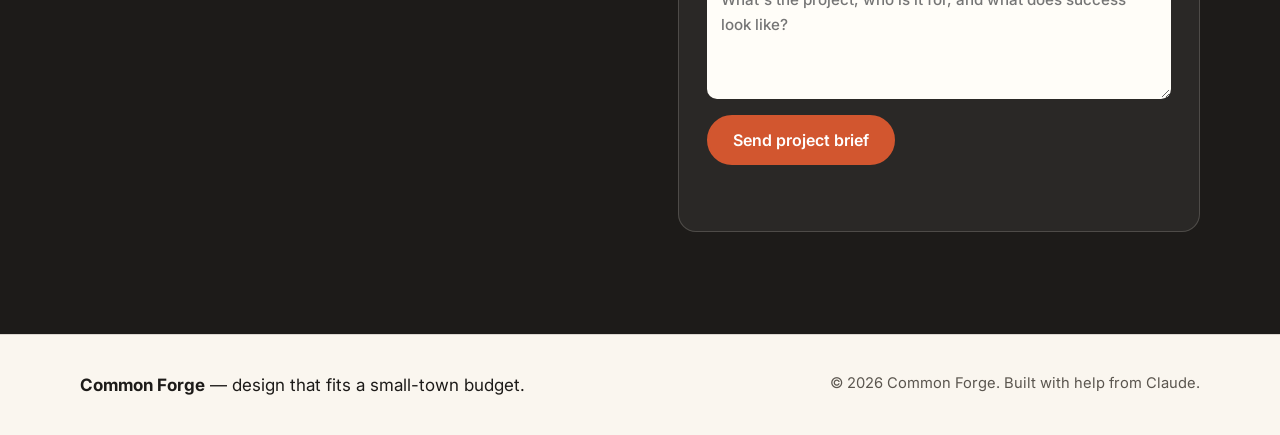
==== commit 328e4f59: "Add concept mockup gallery for fictional community events Six SVG mockups of websites and promo mate" ====
--- a/index.html
+++ b/index.html
@@ -32,6 +32,7 @@
       </button>
       <nav id="nav" class="nav" aria-label="Primary">
         <a href="#services">What we make</a>
+        <a href="#concepts">Concepts</a>
         <a href="#process">How it works</a>
         <a href="#community">Who it's for</a>
         <a href="#principles">Our promise</a>
@@ -191,6 +192,45 @@
             </ul>
           </article>
         </div>
+      </div>
+    </section>
+
+    <!-- CONCEPT GALLERY -->
+    <section class="section section-tint" id="concepts">
+      <div class="wrap">
+        <header class="section-head reveal">
+          <p class="eyebrow">Concept mockups</p>
+          <h2>What a community event's whole look can be.</h2>
+          <p>Websites, posters, programs and social graphics for four made-up events. These are sample concepts that show the kind of work we do. They aren't past client projects.</p>
+        </header>
+
+        <div class="gallery">
+          <figure class="reveal">
+            <img src="assets/mockups/parade-website.svg" width="600" height="450" loading="lazy" alt="Mockup of an event website for the Maple Hollow Harvest Parade on a laptop and a phone, showing the date, start time, route map and a parade-day schedule.">
+            <figcaption><strong>Harvest Parade website</strong><span>Website · mobile-first schedule and route</span></figcaption>
+          </figure>
+          <figure class="reveal">
+            <img src="assets/mockups/parade-poster.svg" width="600" height="450" loading="lazy" alt="Mockup of a Harvest Parade poster with a silhouetted parade in front of a big sun, with the date, time and location.">
+            <figcaption><strong>Harvest Parade poster</strong><span>Print &amp; social · one look across formats</span></figcaption>
+          </figure>
+          <figure class="reveal">
+            <img src="assets/mockups/parade-program.svg" width="600" height="450" loading="lazy" alt="Mockup of a printed tri-fold parade program with a cover, a route map and a lineup with sponsors.">
+            <figcaption><strong>Parade program</strong><span>Print · tri-fold with route map and sponsors</span></figcaption>
+          </figure>
+          <figure class="reveal">
+            <img src="assets/mockups/festival-website.svg" width="600" height="450" loading="lazy" alt="Mockup of a night-themed event website for the Lantern Night Festival with hanging lanterns, a tickets button and a schedule, on a browser and a phone.">
+            <figcaption><strong>Lantern Night Festival website</strong><span>Website · tickets and schedule</span></figcaption>
+          </figure>
+          <figure class="reveal">
+            <img src="assets/mockups/fun-run-promo.svg" width="600" height="450" loading="lazy" alt="Mockup of promotional materials for the Riverside Fun Run 5K: a social media story, a web banner and a numbered race bib.">
+            <figcaption><strong>Fun Run promo set</strong><span>Digital &amp; print · story, banner and race bib</span></figcaption>
+          </figure>
+          <figure class="reveal">
+            <img src="assets/mockups/market-kit.svg" width="600" height="450" loading="lazy" alt="Mockup of a Cedar Creek Farmers Market flyer with crop marks, a matching social post and a row of brand color swatches.">
+            <figcaption><strong>Farmers market brand kit</strong><span>Brand · flyer, social post and palette</span></figcaption>
+          </figure>
+        </div>
+        <p class="small gallery-note reveal">Names, dates and sponsors in these mockups are fictional.</p>
       </div>
     </section>
 
--- a/css/styles.css
+++ b/css/styles.css
@@ -124,6 +124,15 @@
 .tick li { padding-left: 26px; position: relative; margin-bottom: .4em; }
 .tick li::before { content: ""; position: absolute; left: 2px; top: .5em; width: 12px; height: 7px; border-left: 2.5px solid var(--clay); border-bottom: 2.5px solid var(--clay); transform: rotate(-45deg); }
 
+/* Concept gallery */
+.gallery { display: grid; grid-template-columns: repeat(3, 1fr); gap: 24px; }
+.gallery figure { margin: 0; background: var(--card); border: 1px solid var(--line); border-radius: var(--radius); overflow: hidden; box-shadow: var(--shadow); }
+.gallery img { width: 100%; height: auto; aspect-ratio: 4 / 3; background: #f0e8d9; }
+.gallery figcaption { display: grid; gap: 2px; padding: 14px 18px 18px; }
+.gallery figcaption strong { font: 700 1.05rem var(--font-head); }
+.gallery figcaption span { font-size: .9rem; color: var(--muted); }
+.gallery-note { margin: 1.4rem 0 0; }
+
 /* Steps */
 .steps { list-style: none; padding: 0; margin: 0; display: grid; grid-template-columns: repeat(4, 1fr); gap: 22px; counter-reset: s; }
 .steps li { border-top: 2px solid var(--line); padding-top: 22px; }
@@ -187,6 +196,7 @@
   .hero-art { max-width: 520px; }
   .steps { grid-template-columns: repeat(2, 1fr); }
   .principles { grid-template-columns: repeat(2, 1fr); }
+  .gallery { grid-template-columns: repeat(2, 1fr); }
 }
 @media (max-width: 760px) {
   .nav-toggle { display: block; }
@@ -201,6 +211,9 @@
   .nav .btn { text-align: center; margin-top: 8px; }
   .cards, .row { grid-template-columns: 1fr; }
 }
+@media (max-width: 560px) {
+  .gallery { grid-template-columns: 1fr; }
+}
 @media (max-width: 520px) {
   .steps, .principles { grid-template-columns: 1fr; }
   .card, .form { padding: 22px; }
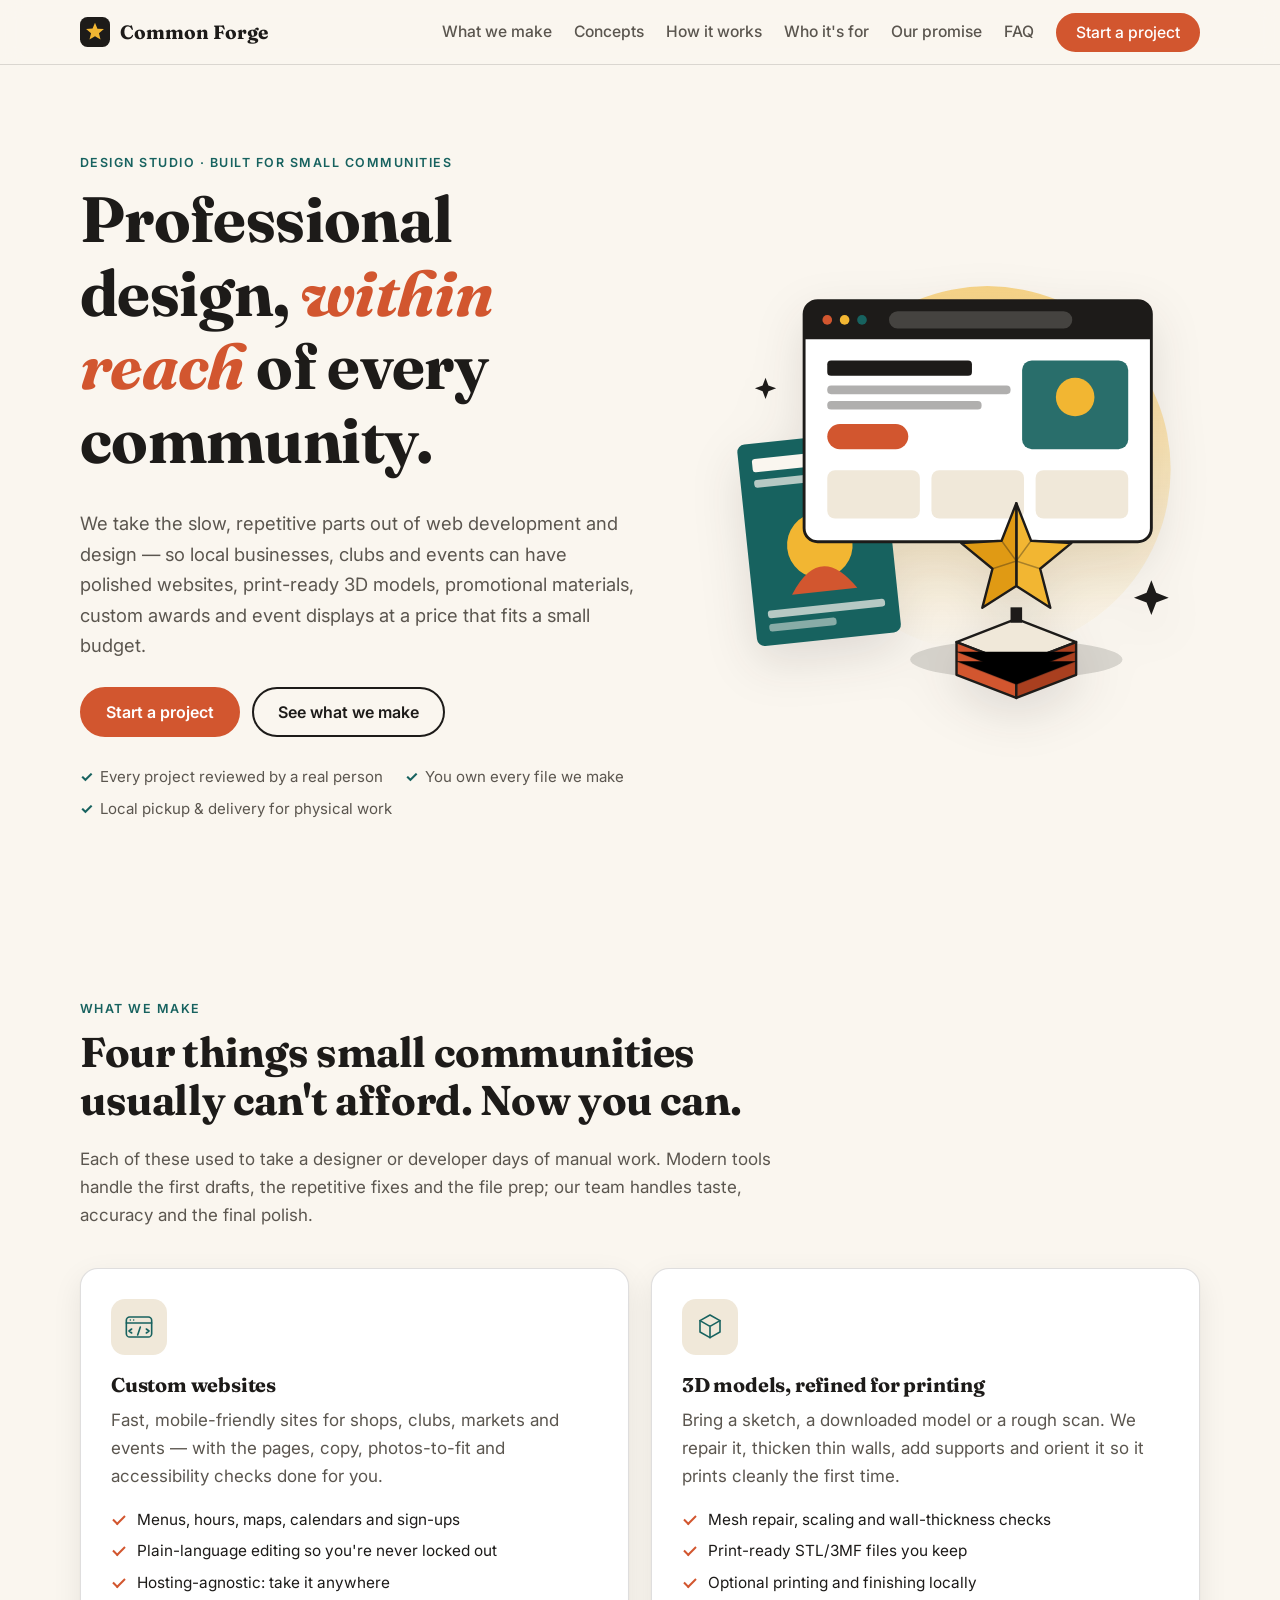
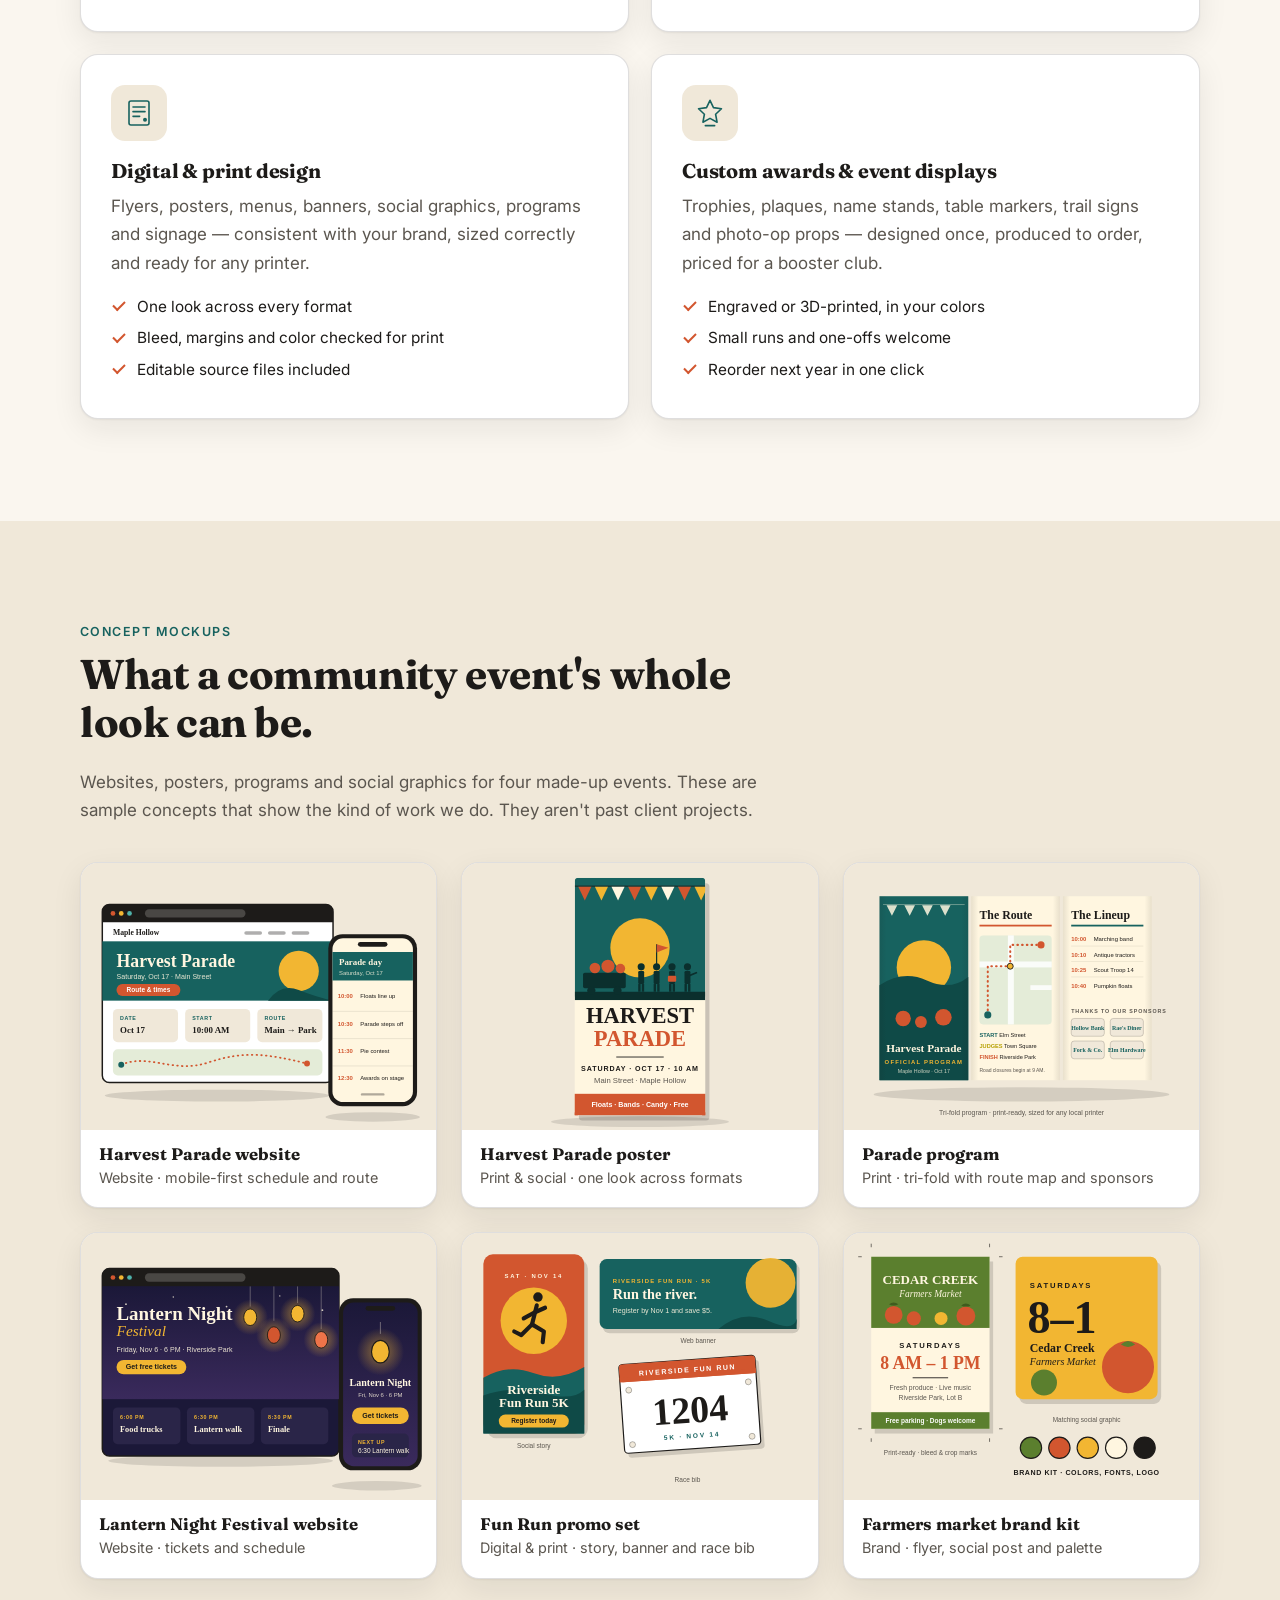
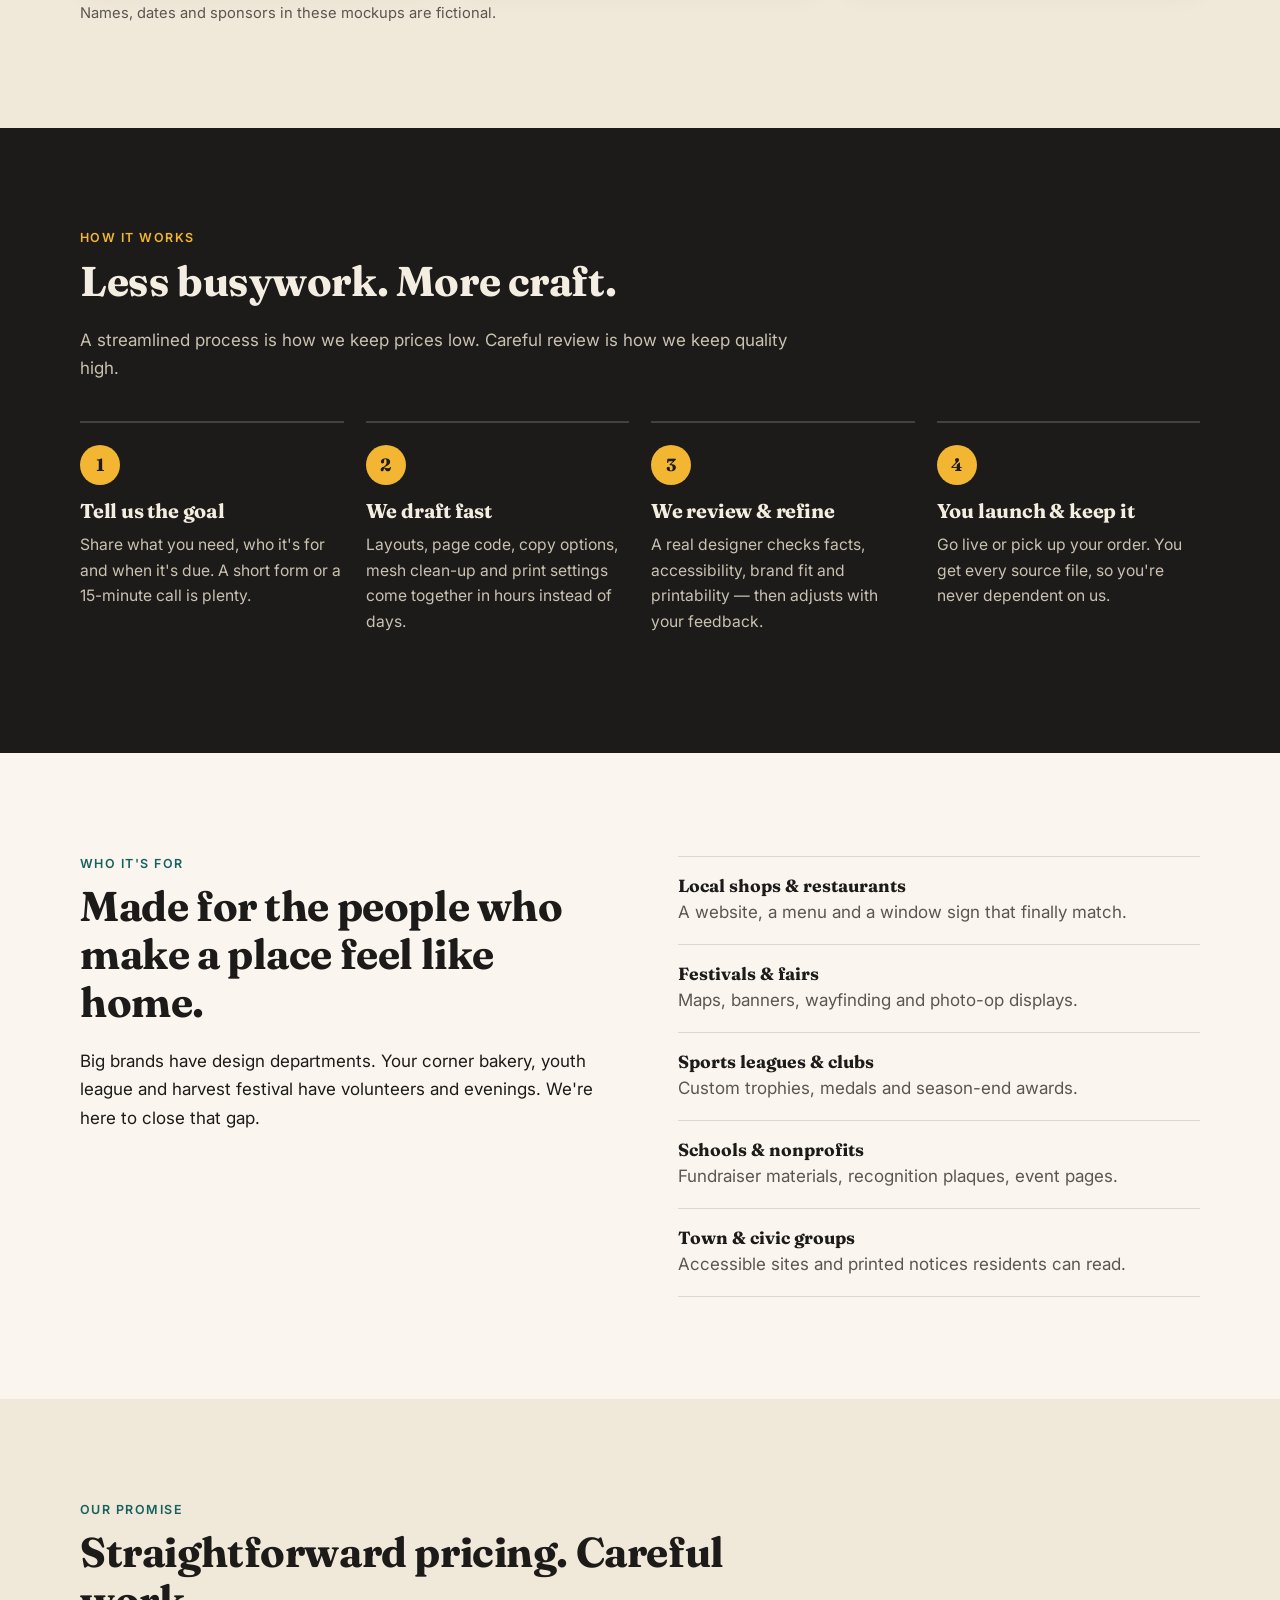
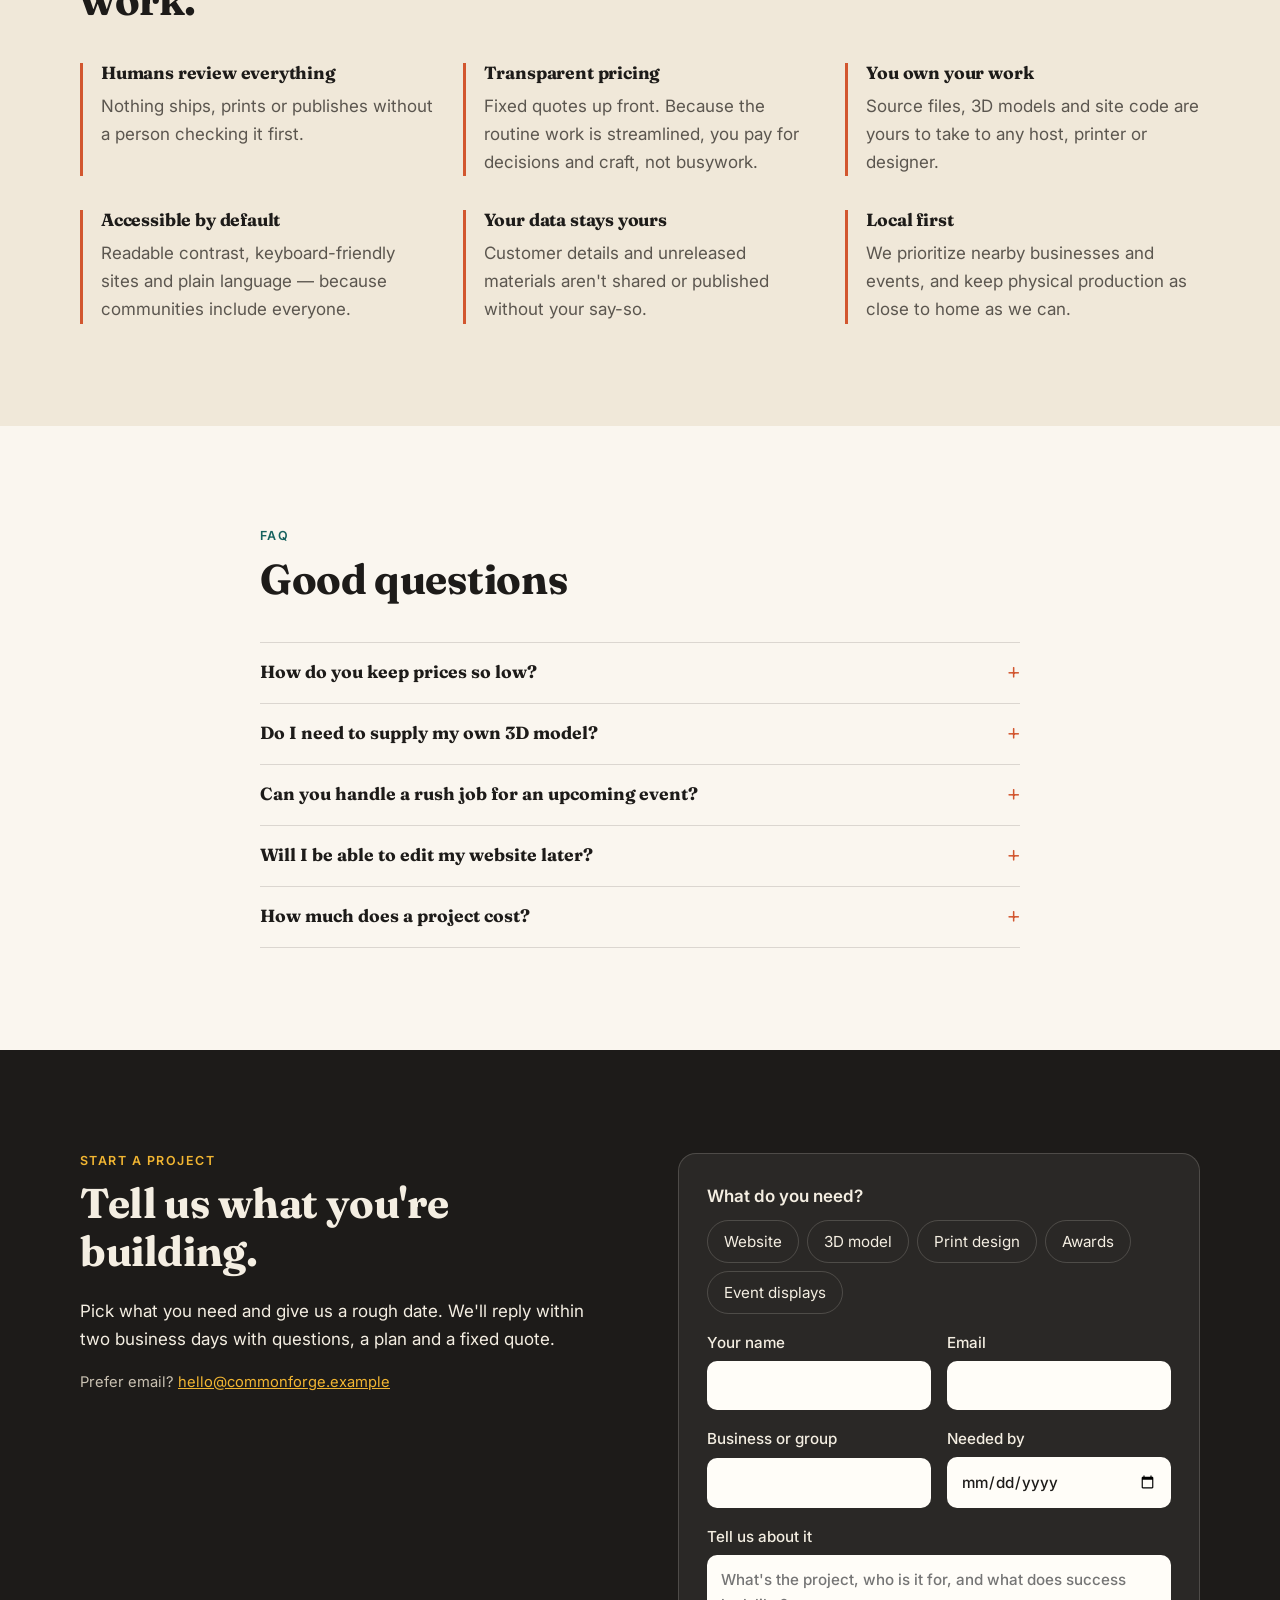
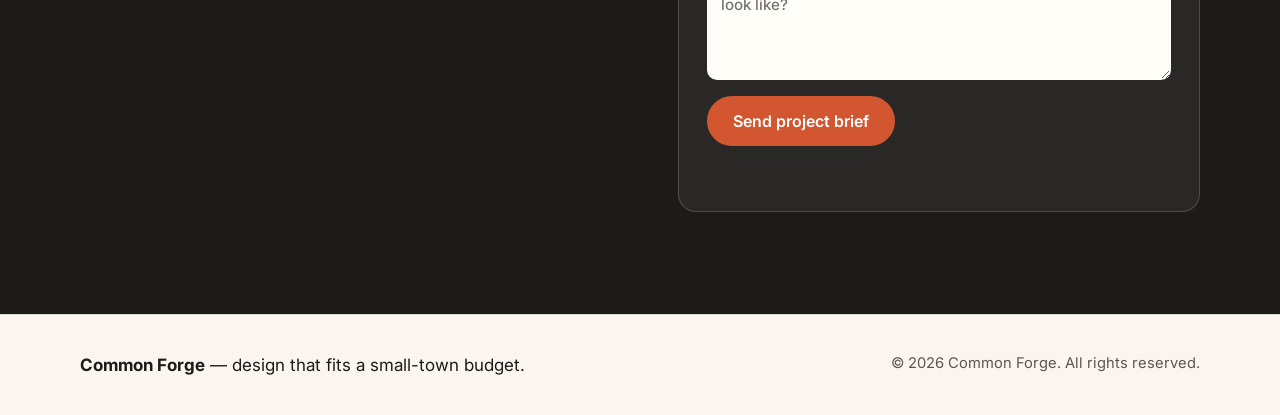
==== commit 58e9cd72: "Tone down AI language and remove Claude mentions from site copy Co-Authored-By: Claude Sonnet 5.5 <n" ====
--- a/index.html
+++ b/index.html
@@ -3,8 +3,8 @@
 <head>
   <meta charset="utf-8">
   <meta name="viewport" content="width=device-width, initial-scale=1">
-  <title>Common Forge — AI-powered design for local businesses &amp; community events</title>
-  <meta name="description" content="Common Forge uses Claude to build custom websites, refine 3D models for printing, and produce digital and physical designs — making professional work affordable for small communities.">
+  <title>Common Forge — Websites, print design &amp; custom awards for local businesses and events</title>
+  <meta name="description" content="Common Forge builds custom websites, print-ready 3D models, promotional materials, awards and event displays for local businesses and community events — professional work at a small-town price.">
   <meta name="theme-color" content="#faf6ef">
   <meta property="og:title" content="Common Forge — Professional design within reach of every community">
   <meta property="og:description" content="Custom websites, print-ready 3D models, promotional materials, awards and event displays for local businesses and community events.">
@@ -47,15 +47,15 @@
     <section class="hero">
       <div class="wrap hero-grid">
         <div class="hero-copy">
-          <p class="eyebrow">AI-assisted design studio · Built for small communities</p>
+          <p class="eyebrow">Design studio · Built for small communities</p>
           <h1>Professional design, <em>within reach</em> of every community.</h1>
-          <p class="lead">We use Claude to take the slow, repetitive parts out of web development and design — so local businesses, clubs and events can have polished websites, print-ready 3D models, promotional materials, custom awards and event displays at a price that fits a small budget.</p>
+          <p class="lead">We take the slow, repetitive parts out of web development and design — so local businesses, clubs and events can have polished websites, print-ready 3D models, promotional materials, custom awards and event displays at a price that fits a small budget.</p>
           <div class="cta-row">
             <a class="btn" href="#contact">Start a project</a>
             <a class="btn btn-ghost" href="#services">See what we make</a>
           </div>
           <ul class="hero-points" aria-label="Highlights">
-            <li>Drafted with AI, reviewed by people</li>
+            <li>Every project reviewed by a real person</li>
             <li>You own every file we make</li>
             <li>Local pickup &amp; delivery for physical work</li>
           </ul>
@@ -136,7 +136,7 @@
         <header class="section-head reveal">
           <p class="eyebrow">What we make</p>
           <h2>Four things small communities usually can't afford. Now you can.</h2>
-          <p>Each of these used to take a designer or developer days of manual work. Claude handles the first drafts, the repetitive fixes and the file prep; our team handles taste, accuracy and the final polish.</p>
+          <p>Each of these used to take a designer or developer days of manual work. Modern tools handle the first drafts, the repetitive fixes and the file prep; our team handles taste, accuracy and the final polish.</p>
         </header>
 
         <div class="cards">
@@ -239,8 +239,8 @@
       <div class="wrap">
         <header class="section-head reveal">
           <p class="eyebrow">How it works</p>
-          <h2>AI does the grind. People make the calls.</h2>
-          <p>Automation is how we keep prices low. Human review is how we keep quality high.</p>
+          <h2>Less busywork. More craft.</h2>
+          <p>A streamlined process is how we keep prices low. Careful review is how we keep quality high.</p>
         </header>
 
         <ol class="steps">
@@ -251,8 +251,8 @@
           </li>
           <li class="reveal">
             <span class="num">2</span>
-            <h3>Claude drafts fast</h3>
-            <p>Layouts, page code, copy options, mesh clean-up and print settings are generated in hours instead of days.</p>
+            <h3>We draft fast</h3>
+            <p>Layouts, page code, copy options, mesh clean-up and print settings come together in hours instead of days.</p>
           </li>
           <li class="reveal">
             <span class="num">3</span>
@@ -291,7 +291,7 @@
       <div class="wrap">
         <header class="section-head reveal">
           <p class="eyebrow">Our promise</p>
-          <h2>Honest about the AI. Serious about the work.</h2>
+          <h2>Straightforward pricing. Careful work.</h2>
         </header>
         <div class="principles">
           <div class="reveal">
@@ -300,7 +300,7 @@
           </div>
           <div class="reveal">
             <h3>Transparent pricing</h3>
-            <p>Fixed quotes up front. Because the routine work is automated, you pay for decisions and craft, not busywork.</p>
+            <p>Fixed quotes up front. Because the routine work is streamlined, you pay for decisions and craft, not busywork.</p>
           </div>
           <div class="reveal">
             <h3>You own your work</h3>
@@ -331,8 +331,8 @@
         </header>
         <div class="faq reveal">
           <details>
-            <summary>What does "powered by Claude" actually mean?</summary>
-            <p>Claude is an AI model from Anthropic. We use it as a fast assistant for drafting page code, copy, layouts and 3D print preparation. It speeds up the work, but our team directs it and checks the results before anything reaches you.</p>
+            <summary>How do you keep prices so low?</summary>
+            <p>We use modern software, including some AI-assisted tools, to speed up routine work like first drafts, layouts and print preparation. A person directs that work and checks the results before anything reaches you, so you pay for craft and decisions rather than busywork.</p>
           </details>
           <details>
             <summary>Do I need to supply my own 3D model?</summary>
@@ -340,7 +340,7 @@
           </details>
           <details>
             <summary>Can you handle a rush job for an upcoming event?</summary>
-            <p>Often, yes — automation is what makes quick turnarounds possible. Tell us your date in the form and we'll say honestly whether it's realistic, especially for physical items that need printing and finishing.</p>
+            <p>Often, yes — a streamlined process is what makes quick turnarounds possible. Tell us your date in the form and we'll say honestly whether it's realistic, especially for physical items that need printing and finishing.</p>
           </details>
           <details>
             <summary>Will I be able to edit my website later?</summary>
@@ -406,7 +406,7 @@
   <footer class="site-footer">
     <div class="wrap foot">
       <p><strong>Common Forge</strong> — design that fits a small-town budget.</p>
-      <p class="small">© <span id="year">2026</span> Common Forge. Built with help from Claude.</p>
+      <p class="small">© <span id="year">2026</span> Common Forge. All rights reserved.</p>
     </div>
   </footer>
 
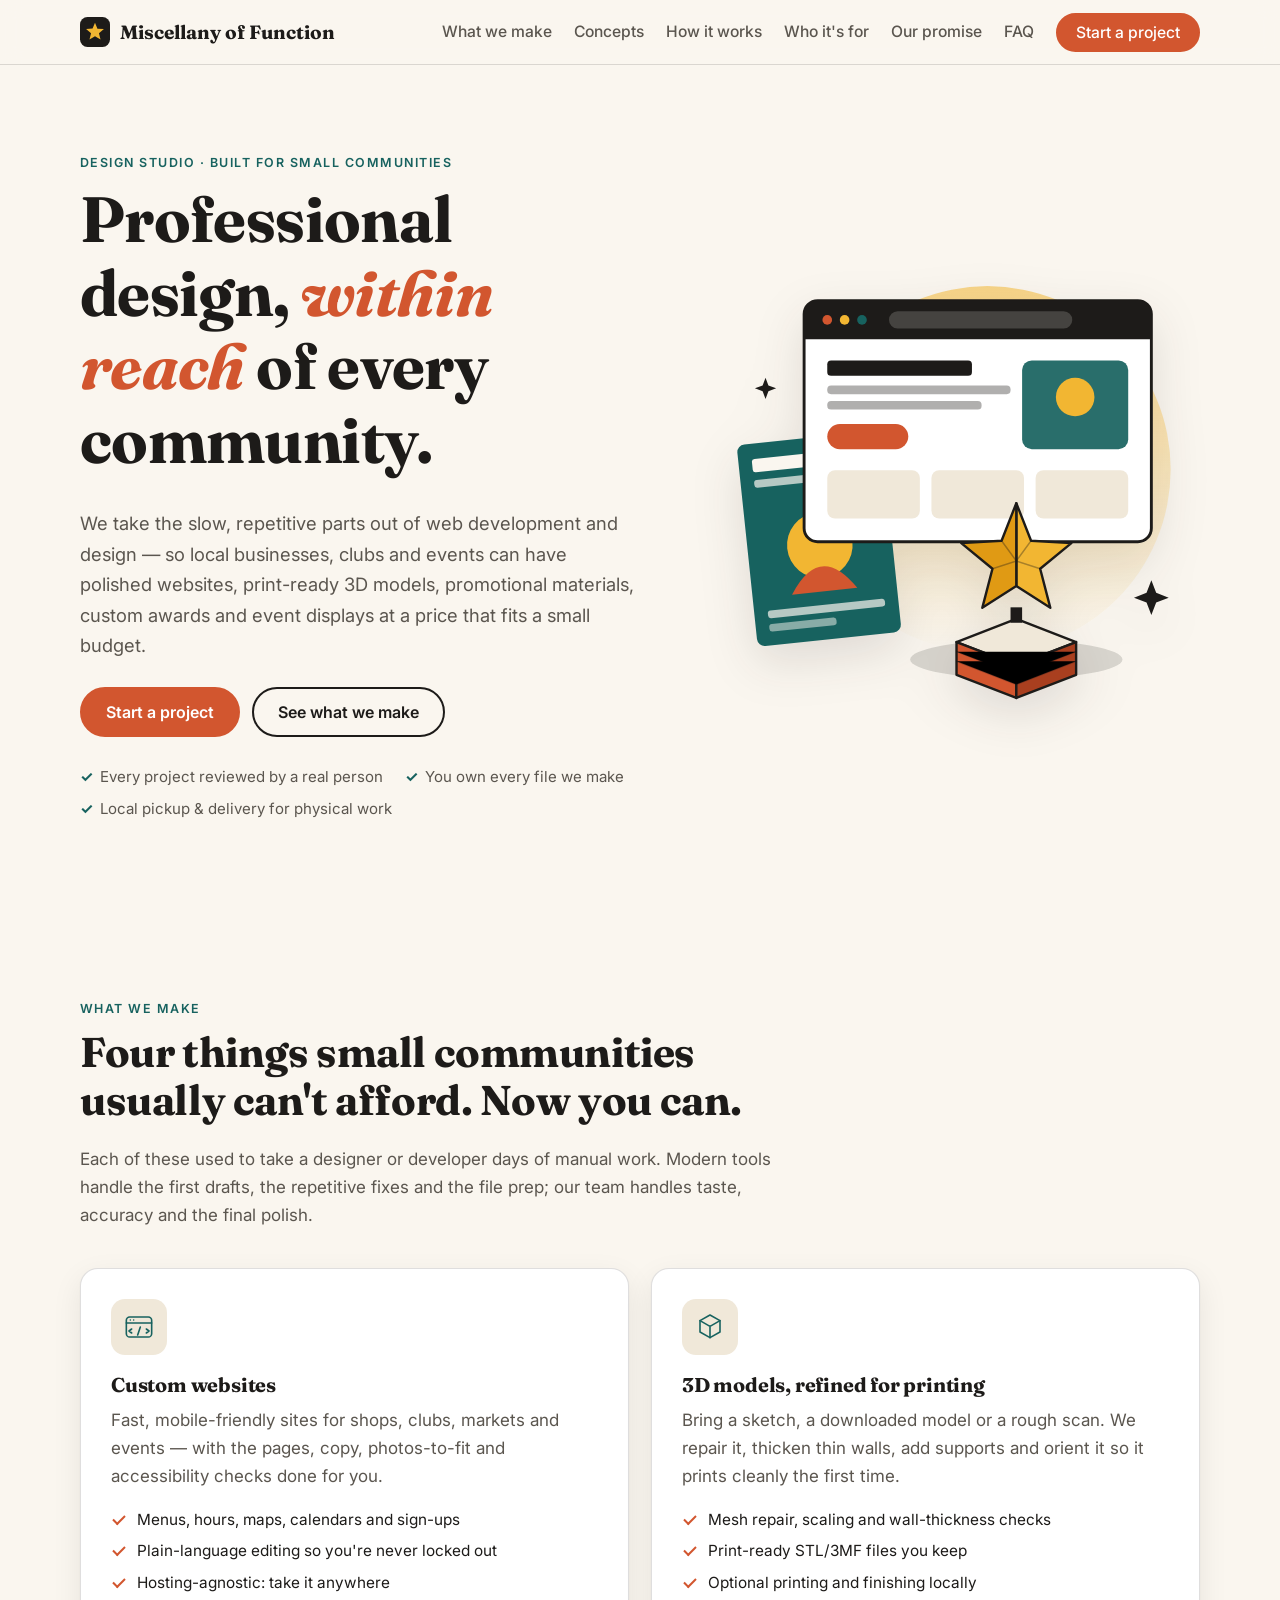
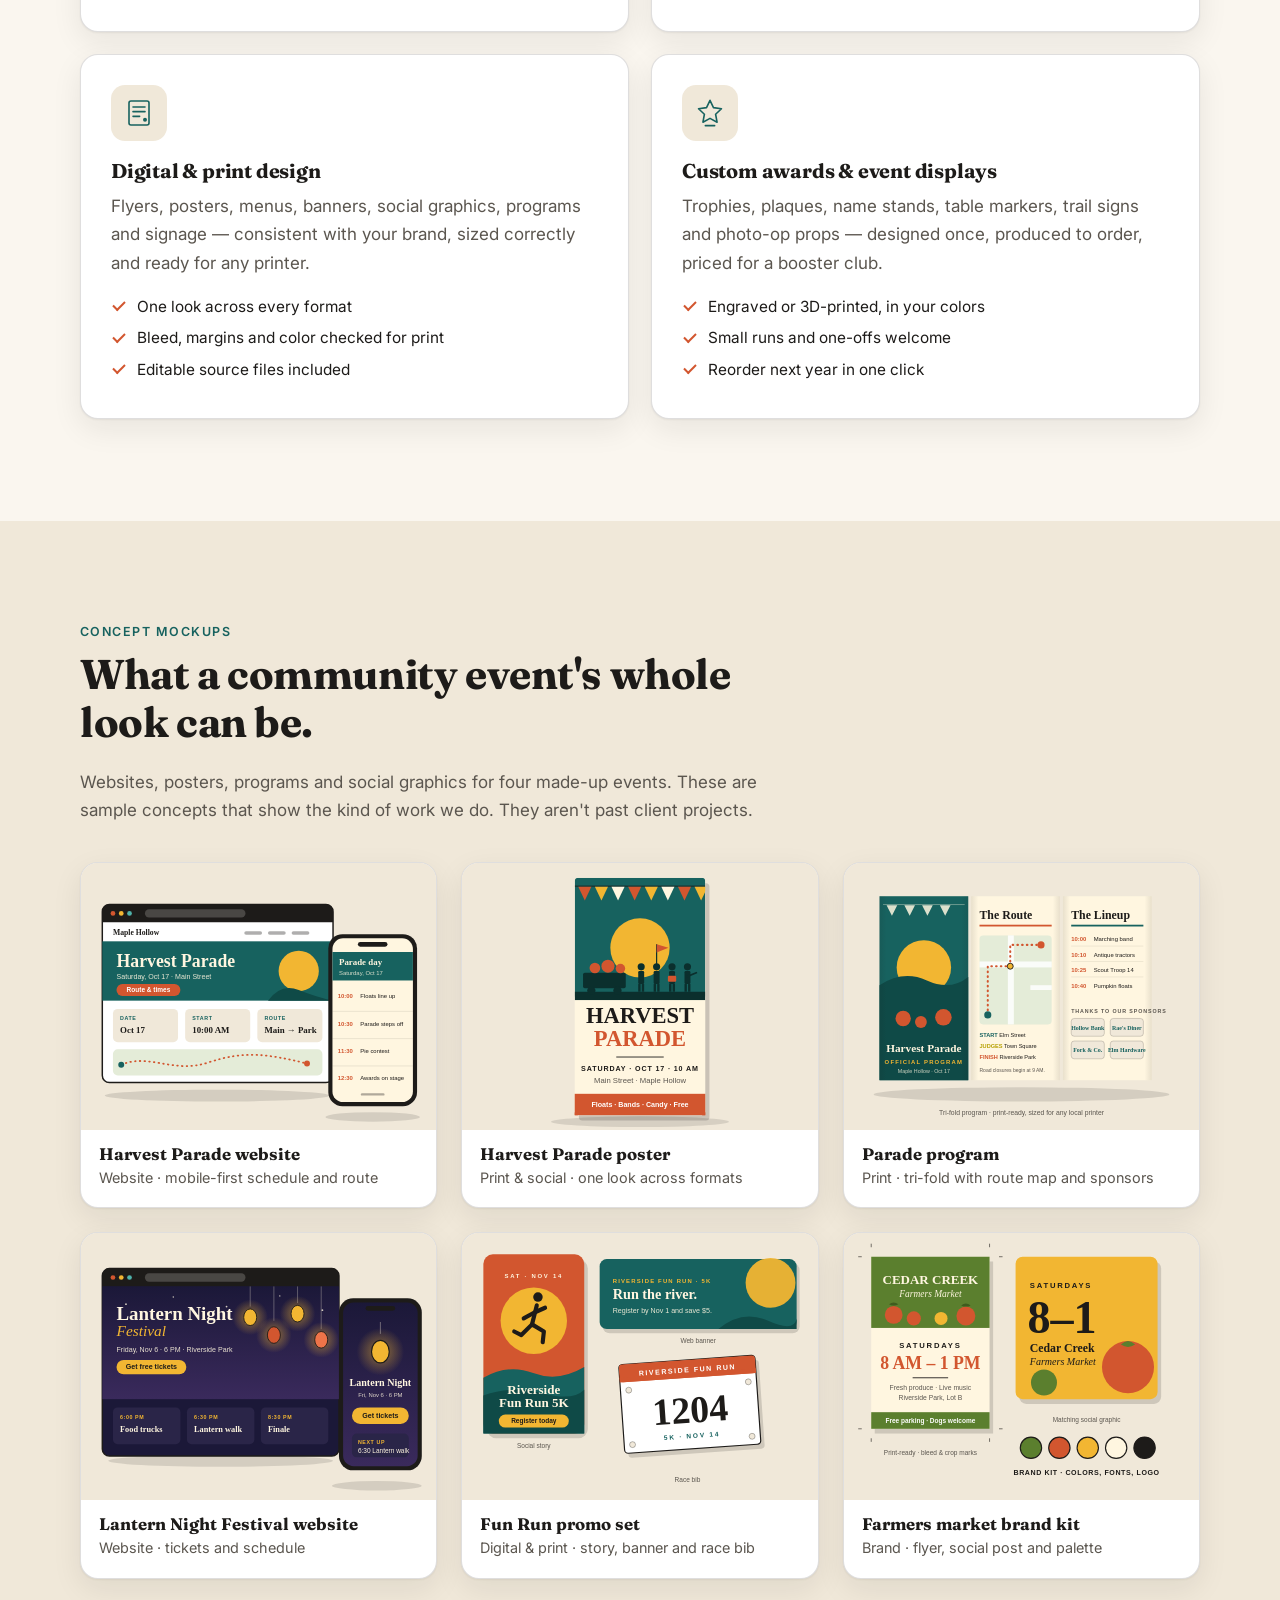
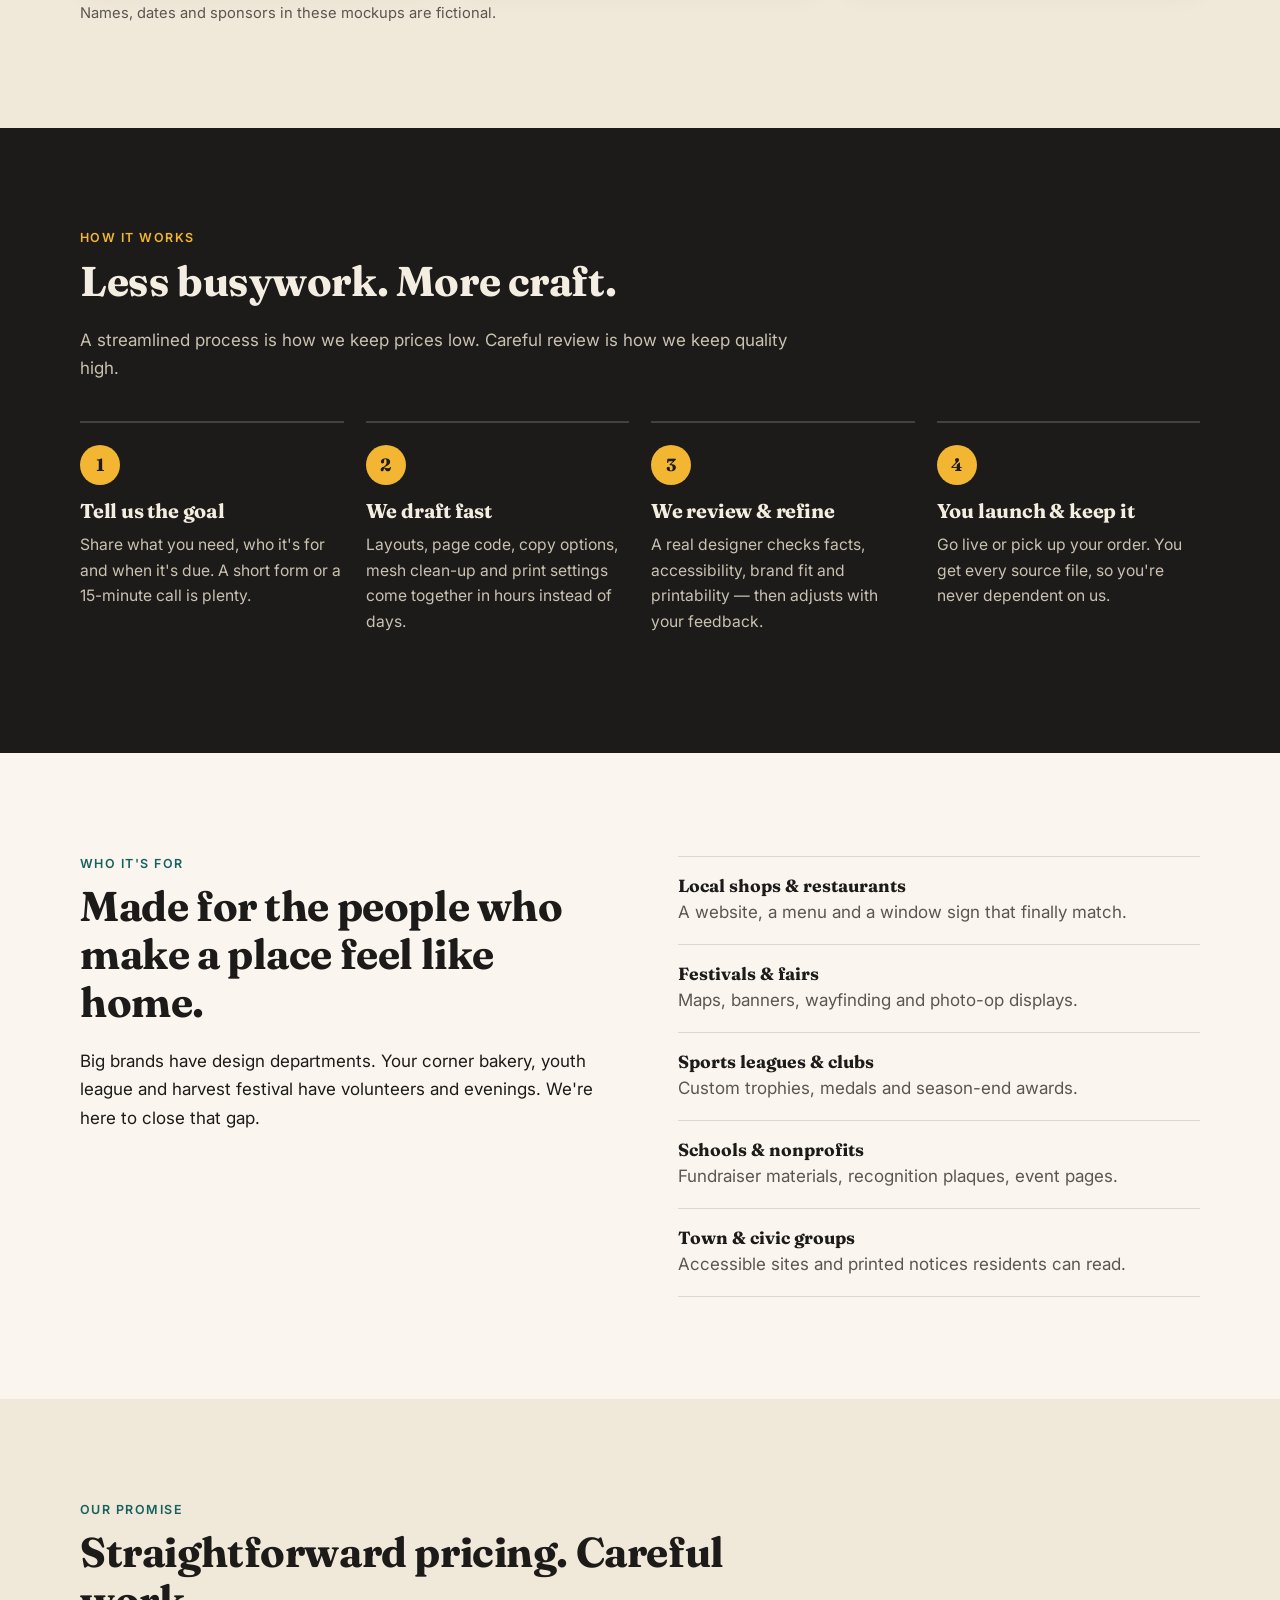
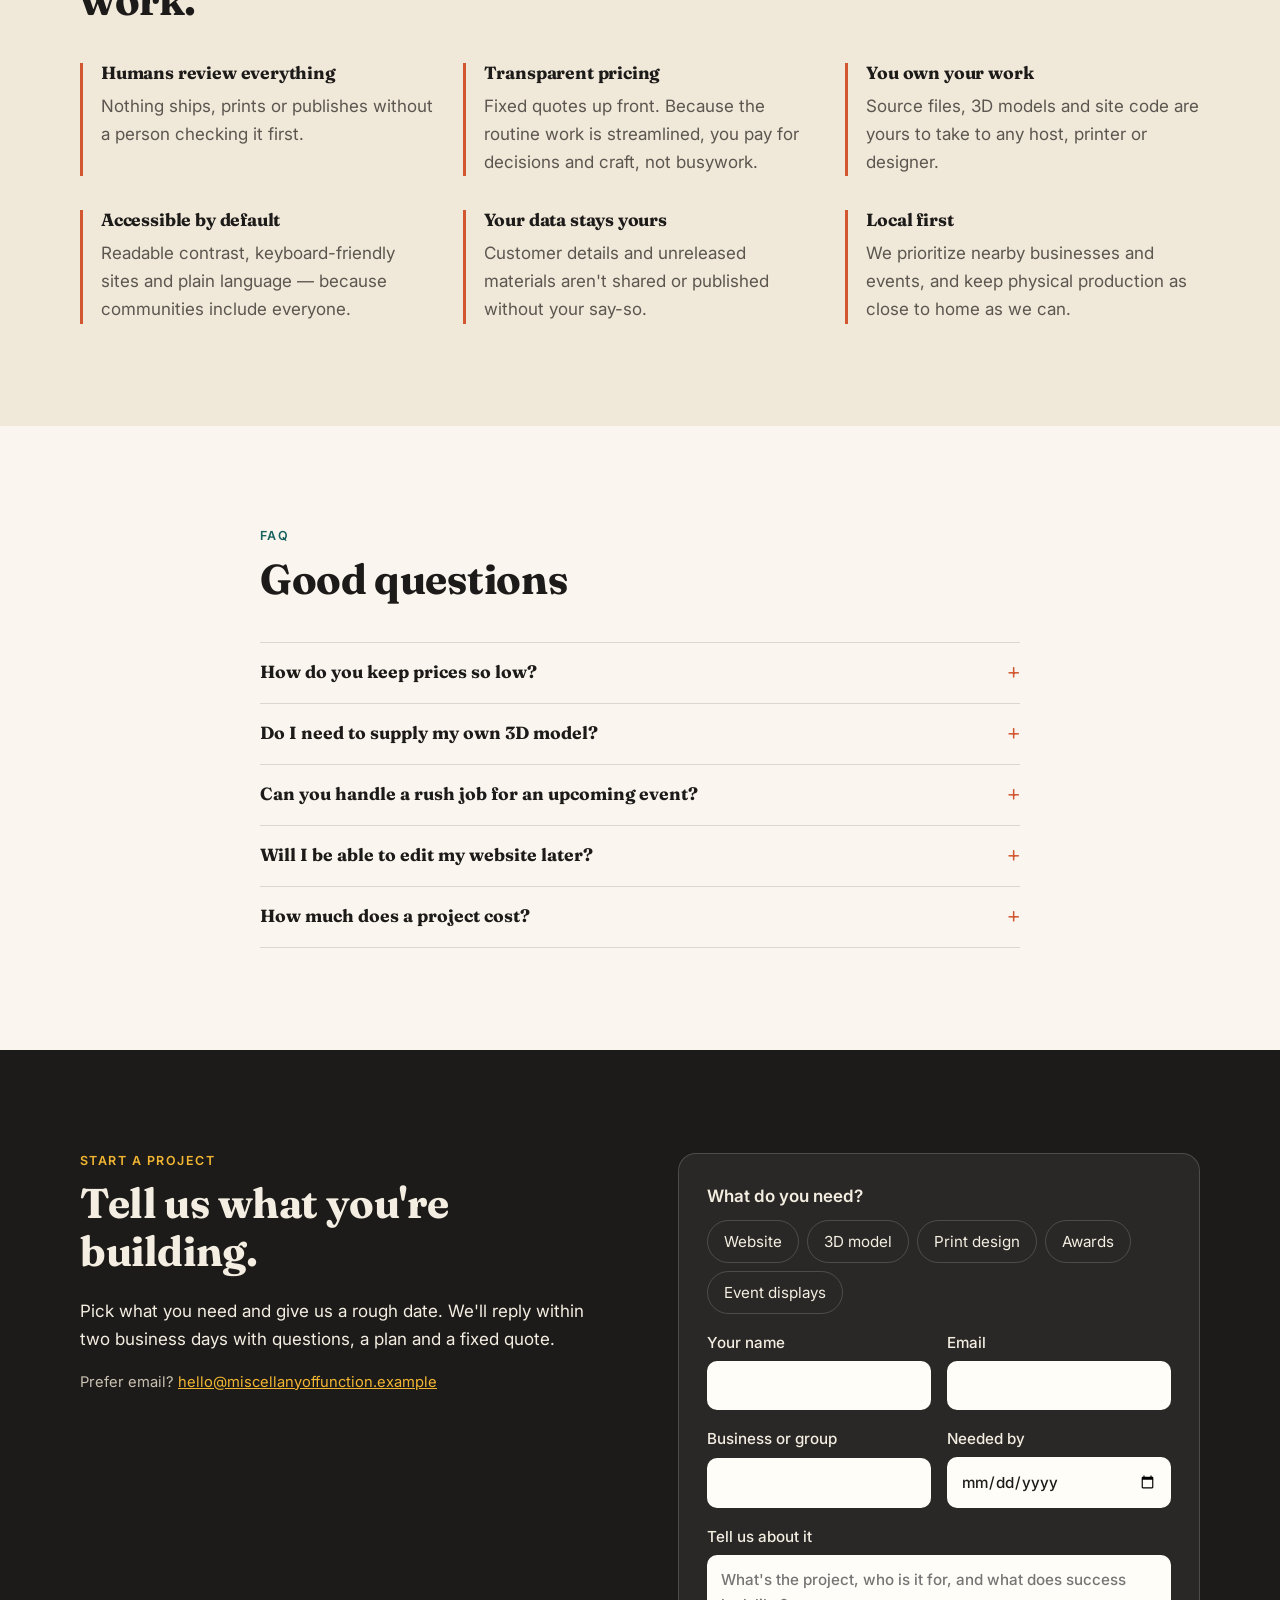
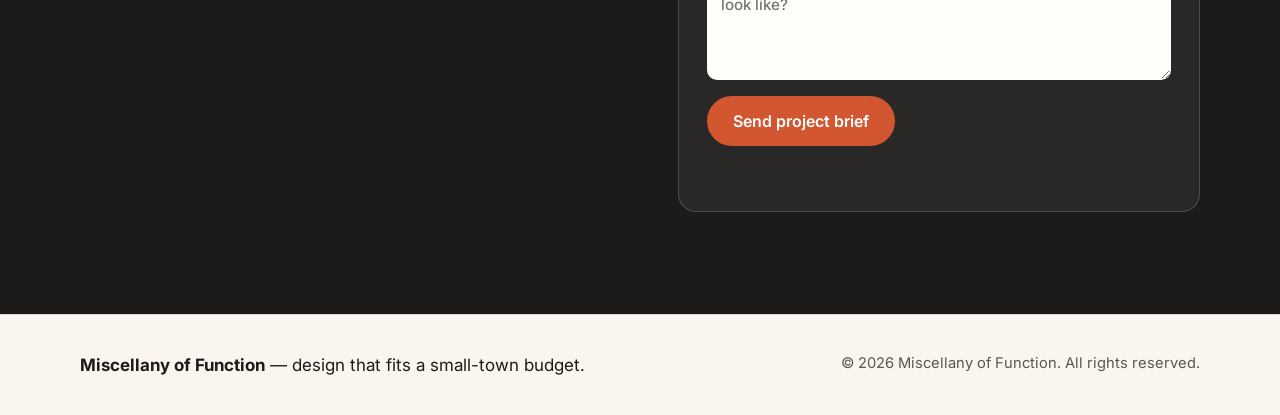
==== commit 091fa4e1: "Rename site to Miscellany of Function and prepare for Cloudflare Pages Adds _headers for Cloudflare " ====
--- a/index.html
+++ b/index.html
@@ -3,10 +3,10 @@
 <head>
   <meta charset="utf-8">
   <meta name="viewport" content="width=device-width, initial-scale=1">
-  <title>Common Forge — Websites, print design &amp; custom awards for local businesses and events</title>
-  <meta name="description" content="Common Forge builds custom websites, print-ready 3D models, promotional materials, awards and event displays for local businesses and community events — professional work at a small-town price.">
+  <title>Miscellany of Function — Websites, print design &amp; custom awards for local businesses and events</title>
+  <meta name="description" content="Miscellany of Function builds custom websites, print-ready 3D models, promotional materials, awards and event displays for local businesses and community events — professional work at a small-town price.">
   <meta name="theme-color" content="#faf6ef">
-  <meta property="og:title" content="Common Forge — Professional design within reach of every community">
+  <meta property="og:title" content="Miscellany of Function — Professional design within reach of every community">
   <meta property="og:description" content="Custom websites, print-ready 3D models, promotional materials, awards and event displays for local businesses and community events.">
   <meta property="og:type" content="website">
   <link rel="icon" href="assets/favicon.svg" type="image/svg+xml">
@@ -20,12 +20,12 @@
 
   <header class="site-header" id="top">
     <div class="wrap bar">
-      <a class="brand" href="#top" aria-label="Common Forge home">
+      <a class="brand" href="#top" aria-label="Miscellany of Function home">
         <svg class="brand-mark" viewBox="0 0 32 32" aria-hidden="true">
           <rect width="32" height="32" rx="8" fill="var(--ink)"/>
           <path d="M16 6l2.6 6.4 6.9.5-5.3 4.5 1.7 6.7L16 20.4 10.1 24l1.7-6.7-5.3-4.5 6.9-.5z" fill="var(--sun)"/>
         </svg>
-        <span>Common Forge</span>
+        <span>Miscellany of Function</span>
       </a>
       <button class="nav-toggle" aria-expanded="false" aria-controls="nav" aria-label="Menu">
         <span></span><span></span><span></span>
@@ -361,7 +361,7 @@
           <p class="eyebrow">Start a project</p>
           <h2>Tell us what you're building.</h2>
           <p>Pick what you need and give us a rough date. We'll reply within two business days with questions, a plan and a fixed quote.</p>
-          <p class="small">Prefer email? <a href="mailto:hello@commonforge.example">hello@commonforge.example</a></p>
+          <p class="small">Prefer email? <a href="mailto:hello@miscellanyoffunction.example">hello@miscellanyoffunction.example</a></p>
         </div>
 
         <form id="project-form" class="form reveal" novalidate>
@@ -405,8 +405,8 @@
 
   <footer class="site-footer">
     <div class="wrap foot">
-      <p><strong>Common Forge</strong> — design that fits a small-town budget.</p>
-      <p class="small">© <span id="year">2026</span> Common Forge. All rights reserved.</p>
+      <p><strong>Miscellany of Function</strong> — design that fits a small-town budget.</p>
+      <p class="small">© <span id="year">2026</span> Miscellany of Function. All rights reserved.</p>
     </div>
   </footer>
 
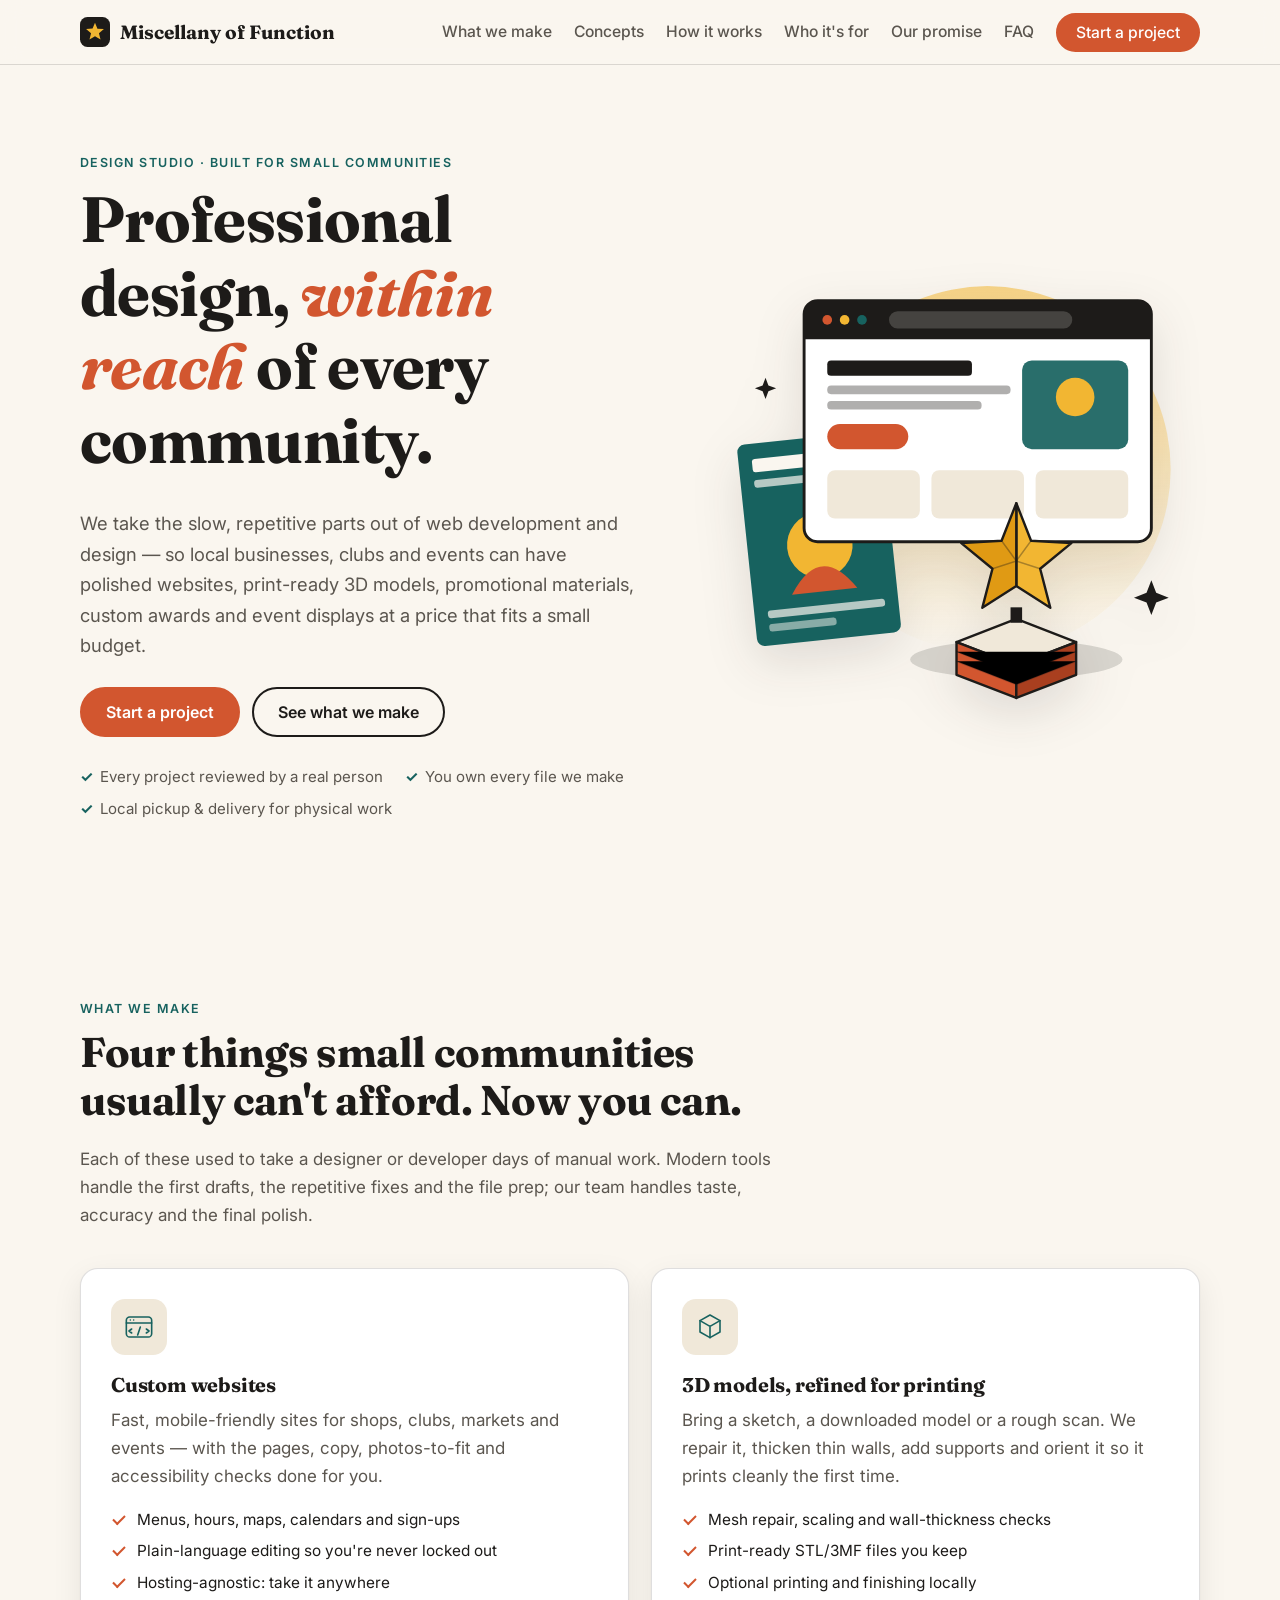
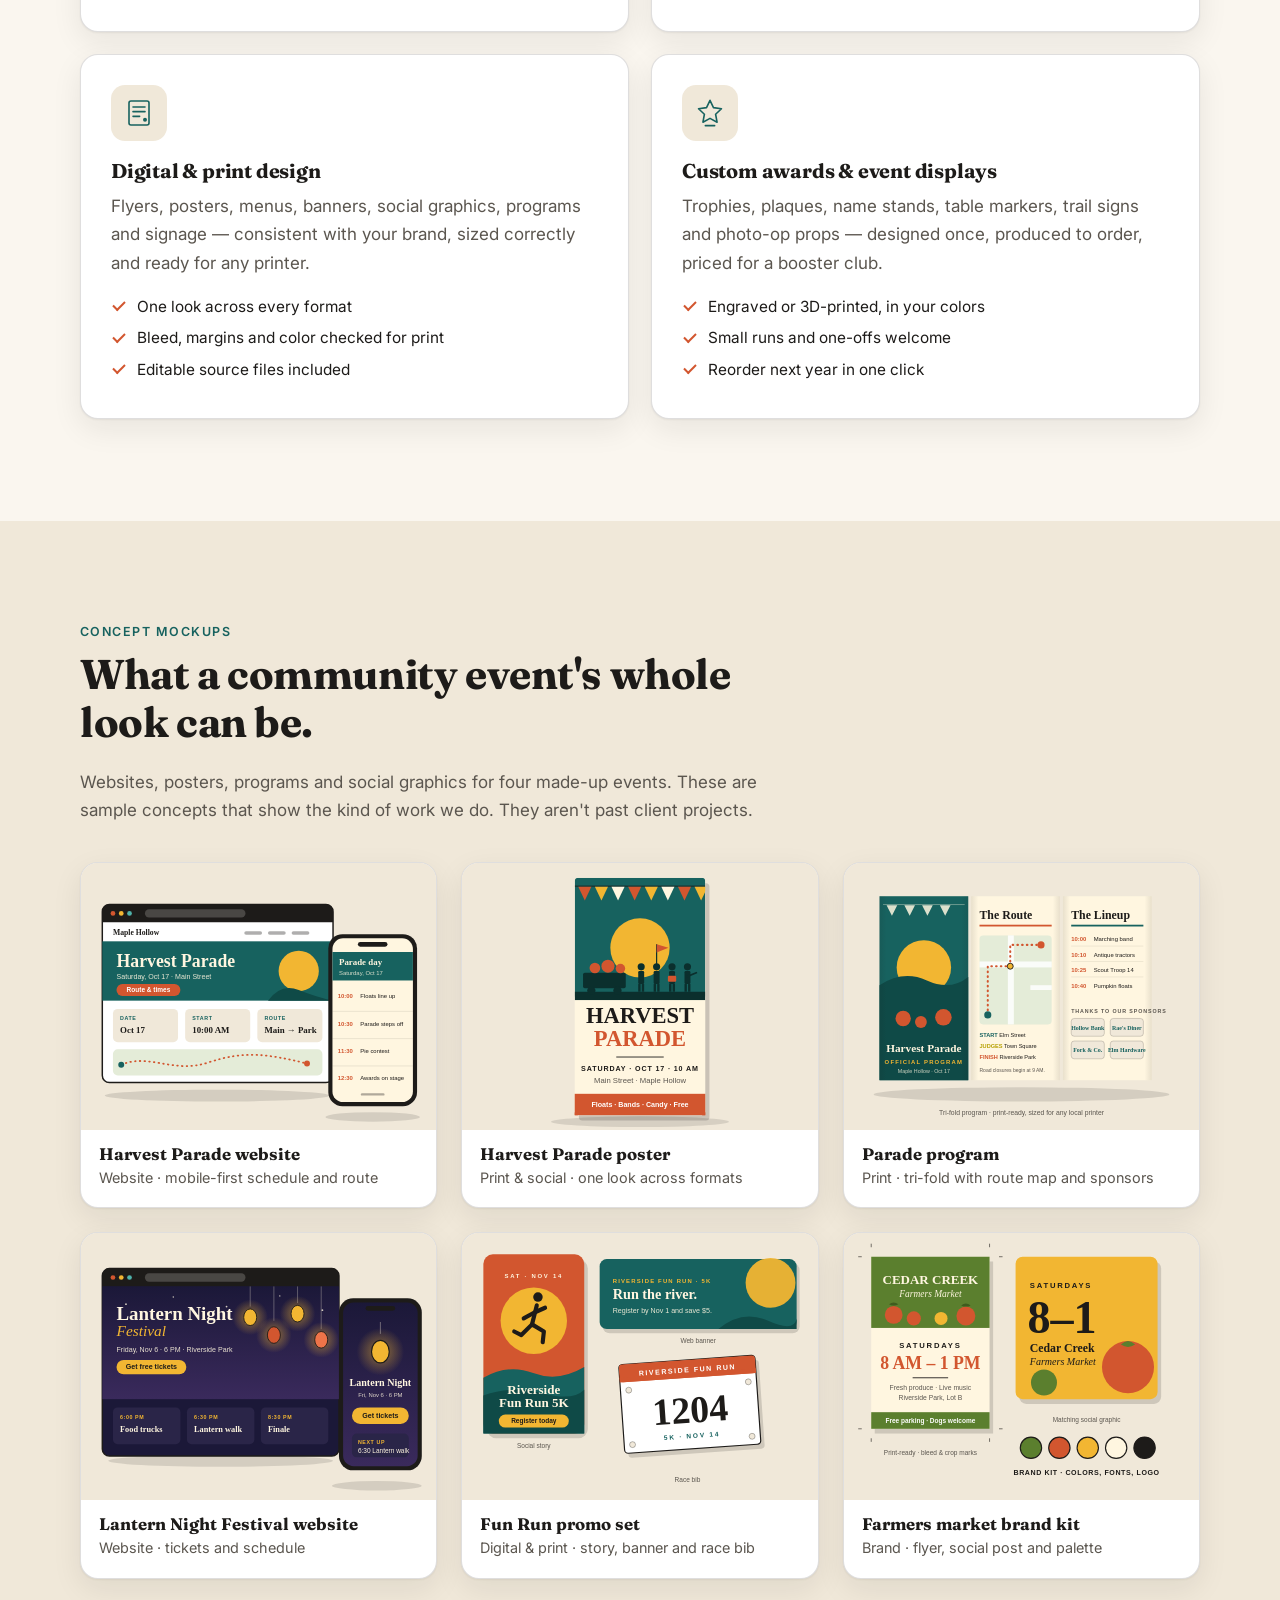
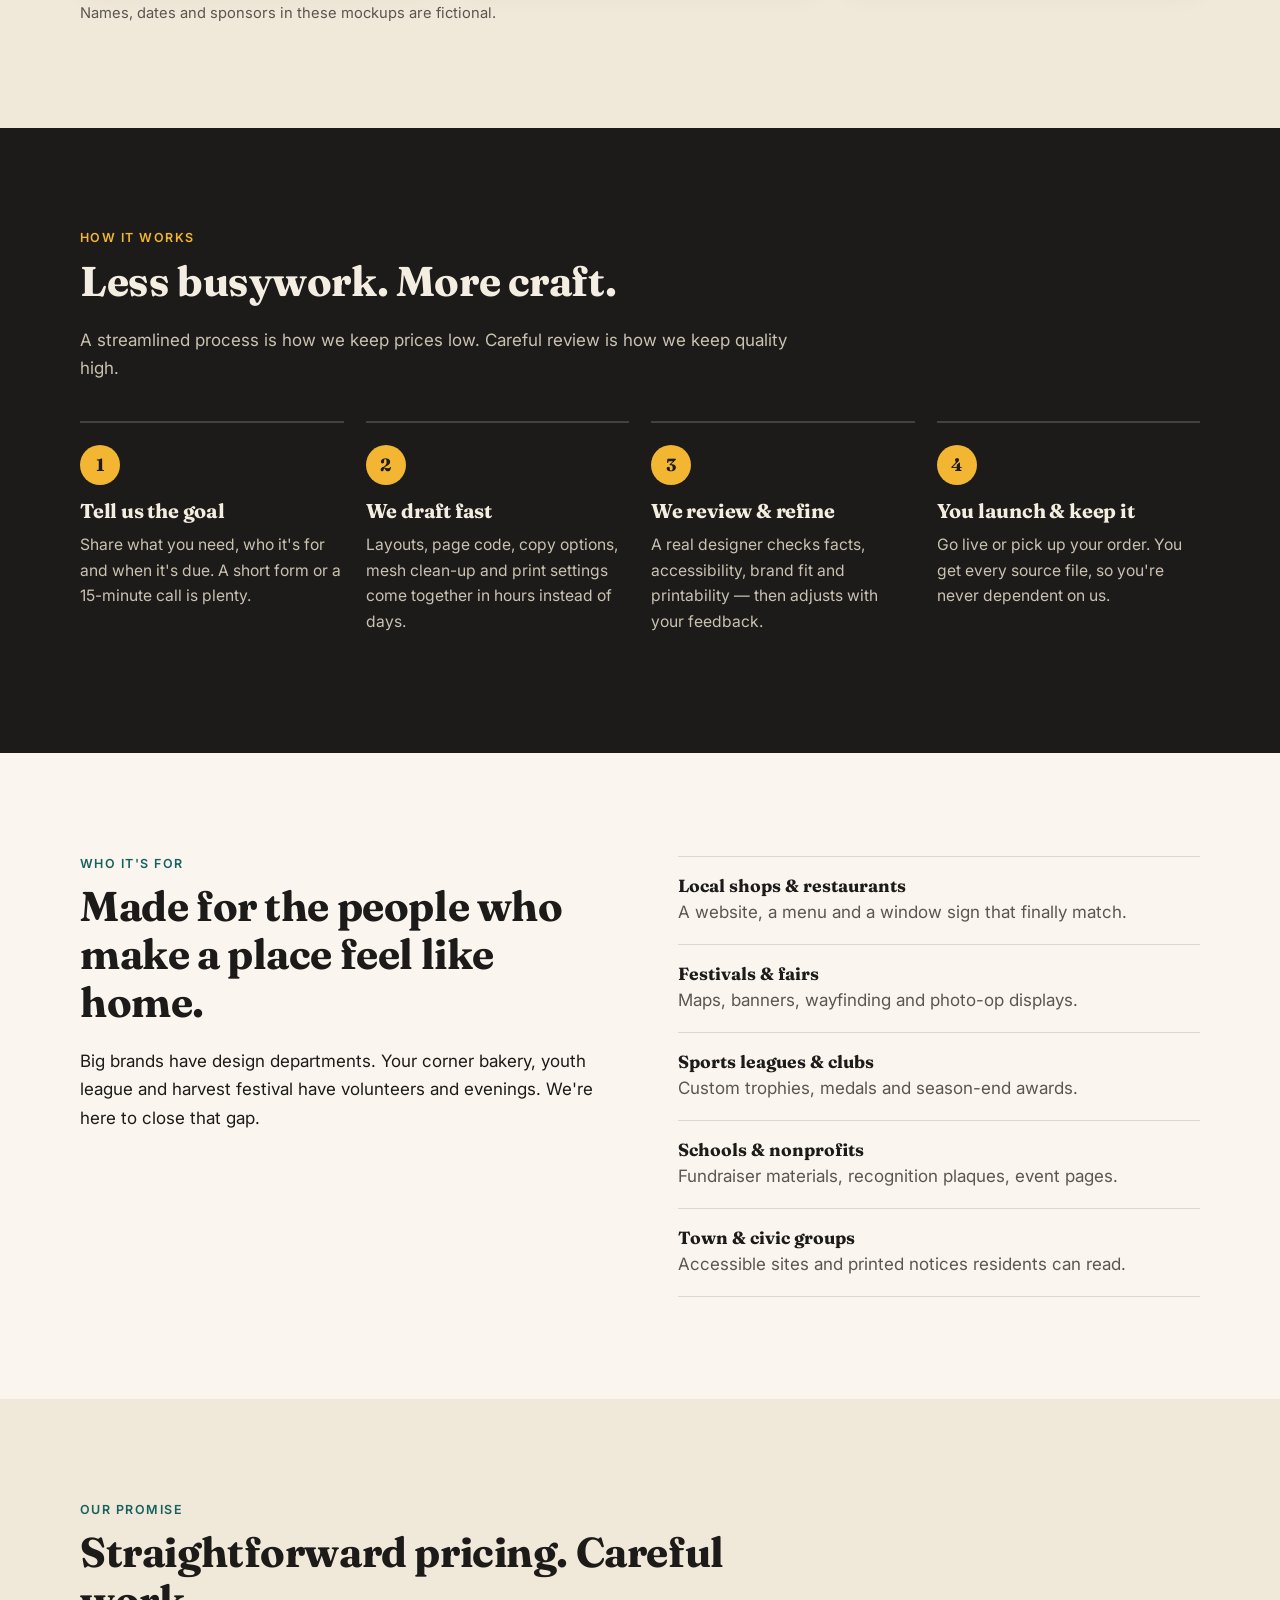
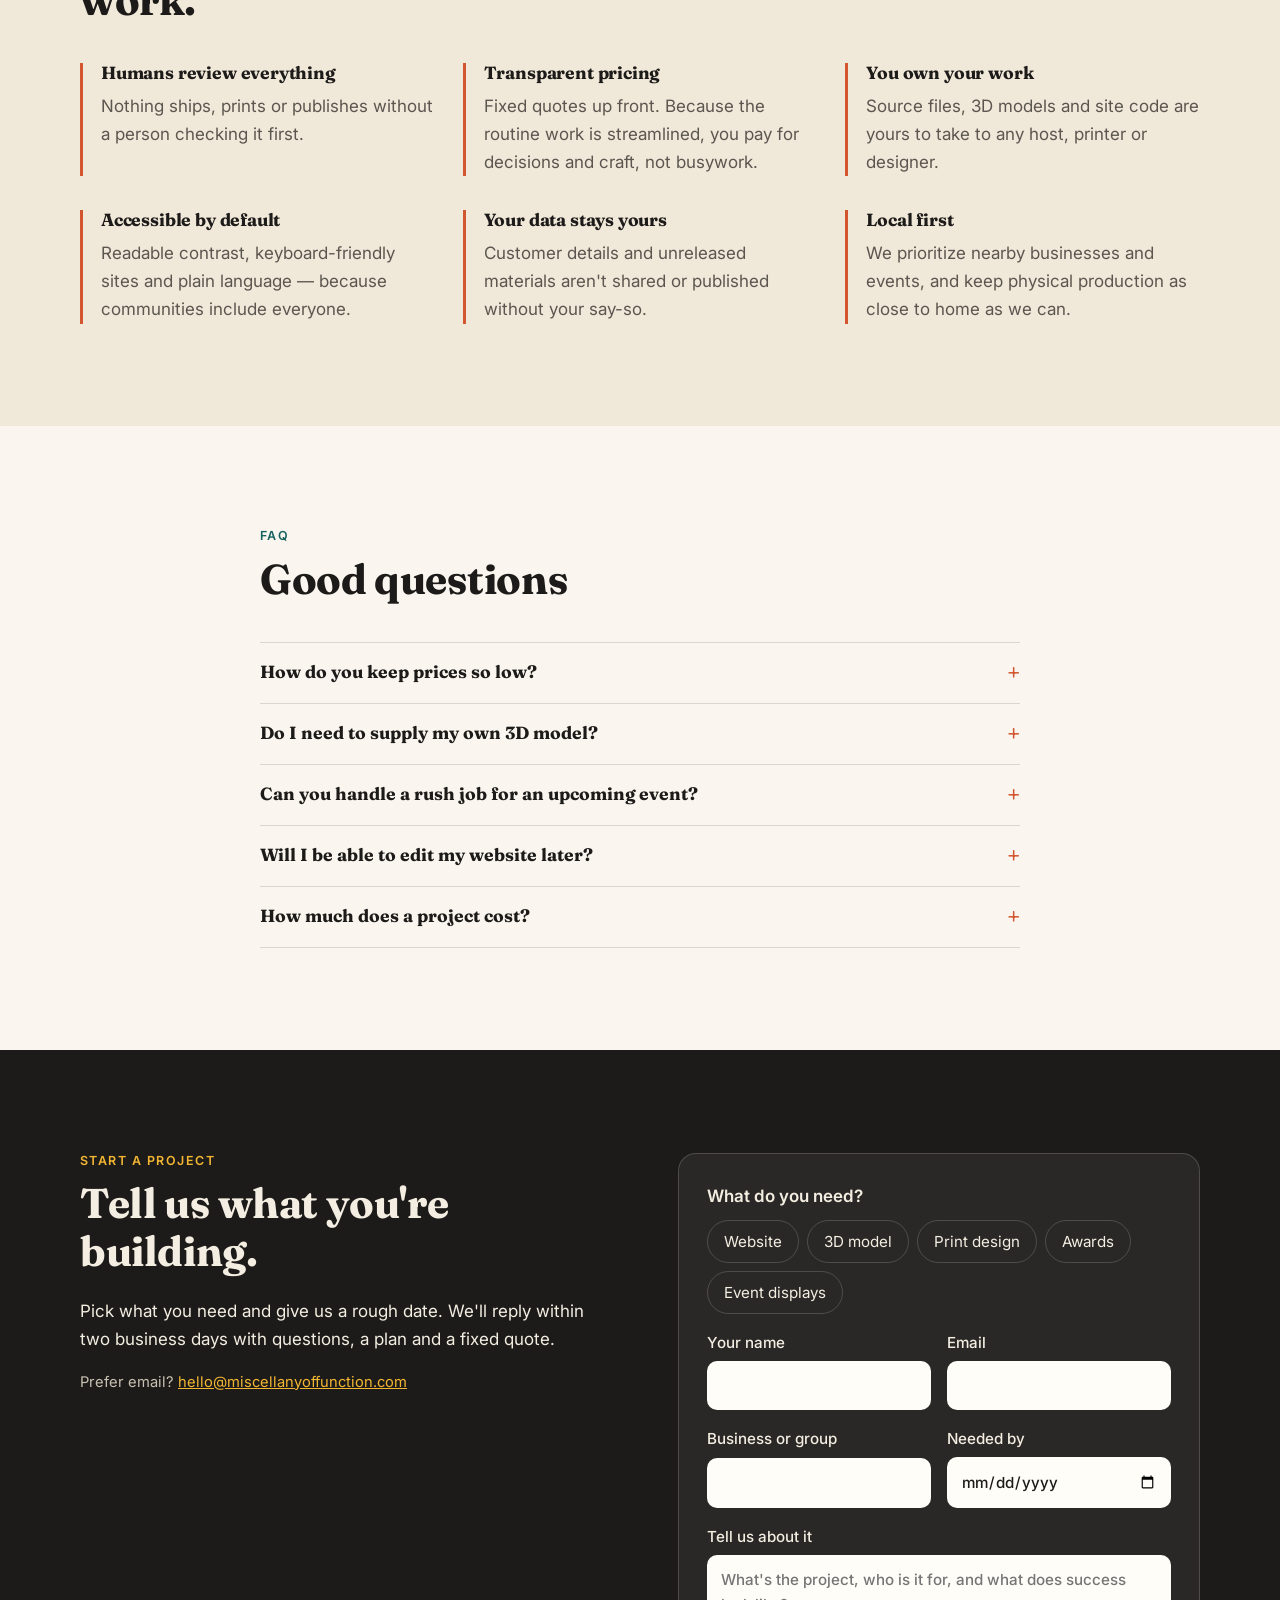
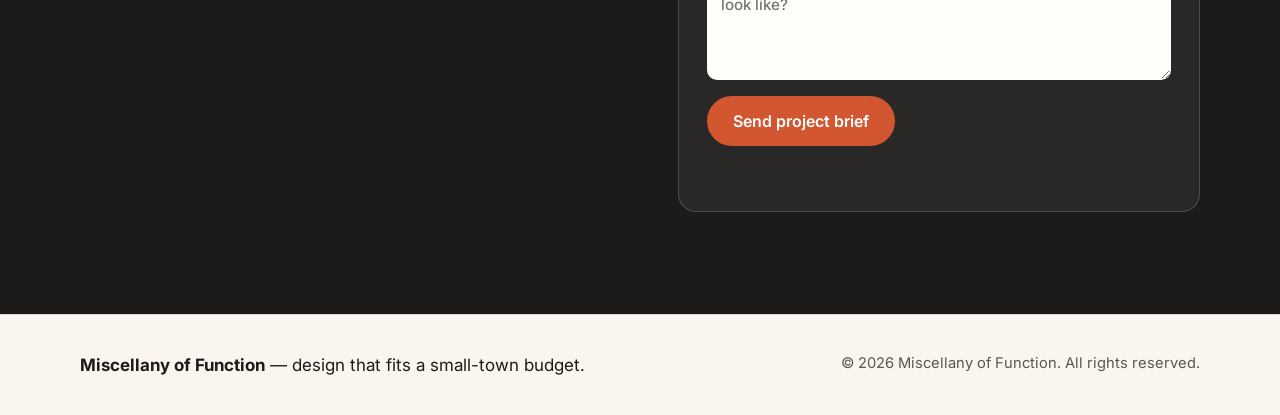
==== commit dfffdf3e: "Point site at miscellanyoffunction.com Adds canonical and og:url tags, robots.txt and sitemap.xml, a" ====
--- a/index.html
+++ b/index.html
@@ -9,6 +9,8 @@
   <meta property="og:title" content="Miscellany of Function — Professional design within reach of every community">
   <meta property="og:description" content="Custom websites, print-ready 3D models, promotional materials, awards and event displays for local businesses and community events.">
   <meta property="og:type" content="website">
+  <meta property="og:url" content="https://miscellanyoffunction.com/">
+  <link rel="canonical" href="https://miscellanyoffunction.com/">
   <link rel="icon" href="assets/favicon.svg" type="image/svg+xml">
   <link rel="preconnect" href="https://fonts.googleapis.com">
   <link rel="preconnect" href="https://fonts.gstatic.com" crossorigin>
@@ -361,7 +363,7 @@
           <p class="eyebrow">Start a project</p>
           <h2>Tell us what you're building.</h2>
           <p>Pick what you need and give us a rough date. We'll reply within two business days with questions, a plan and a fixed quote.</p>
-          <p class="small">Prefer email? <a href="mailto:hello@miscellanyoffunction.example">hello@miscellanyoffunction.example</a></p>
+          <p class="small">Prefer email? <a href="mailto:hello@miscellanyoffunction.com">hello@miscellanyoffunction.com</a></p>
         </div>
 
         <form id="project-form" class="form reveal" novalidate>
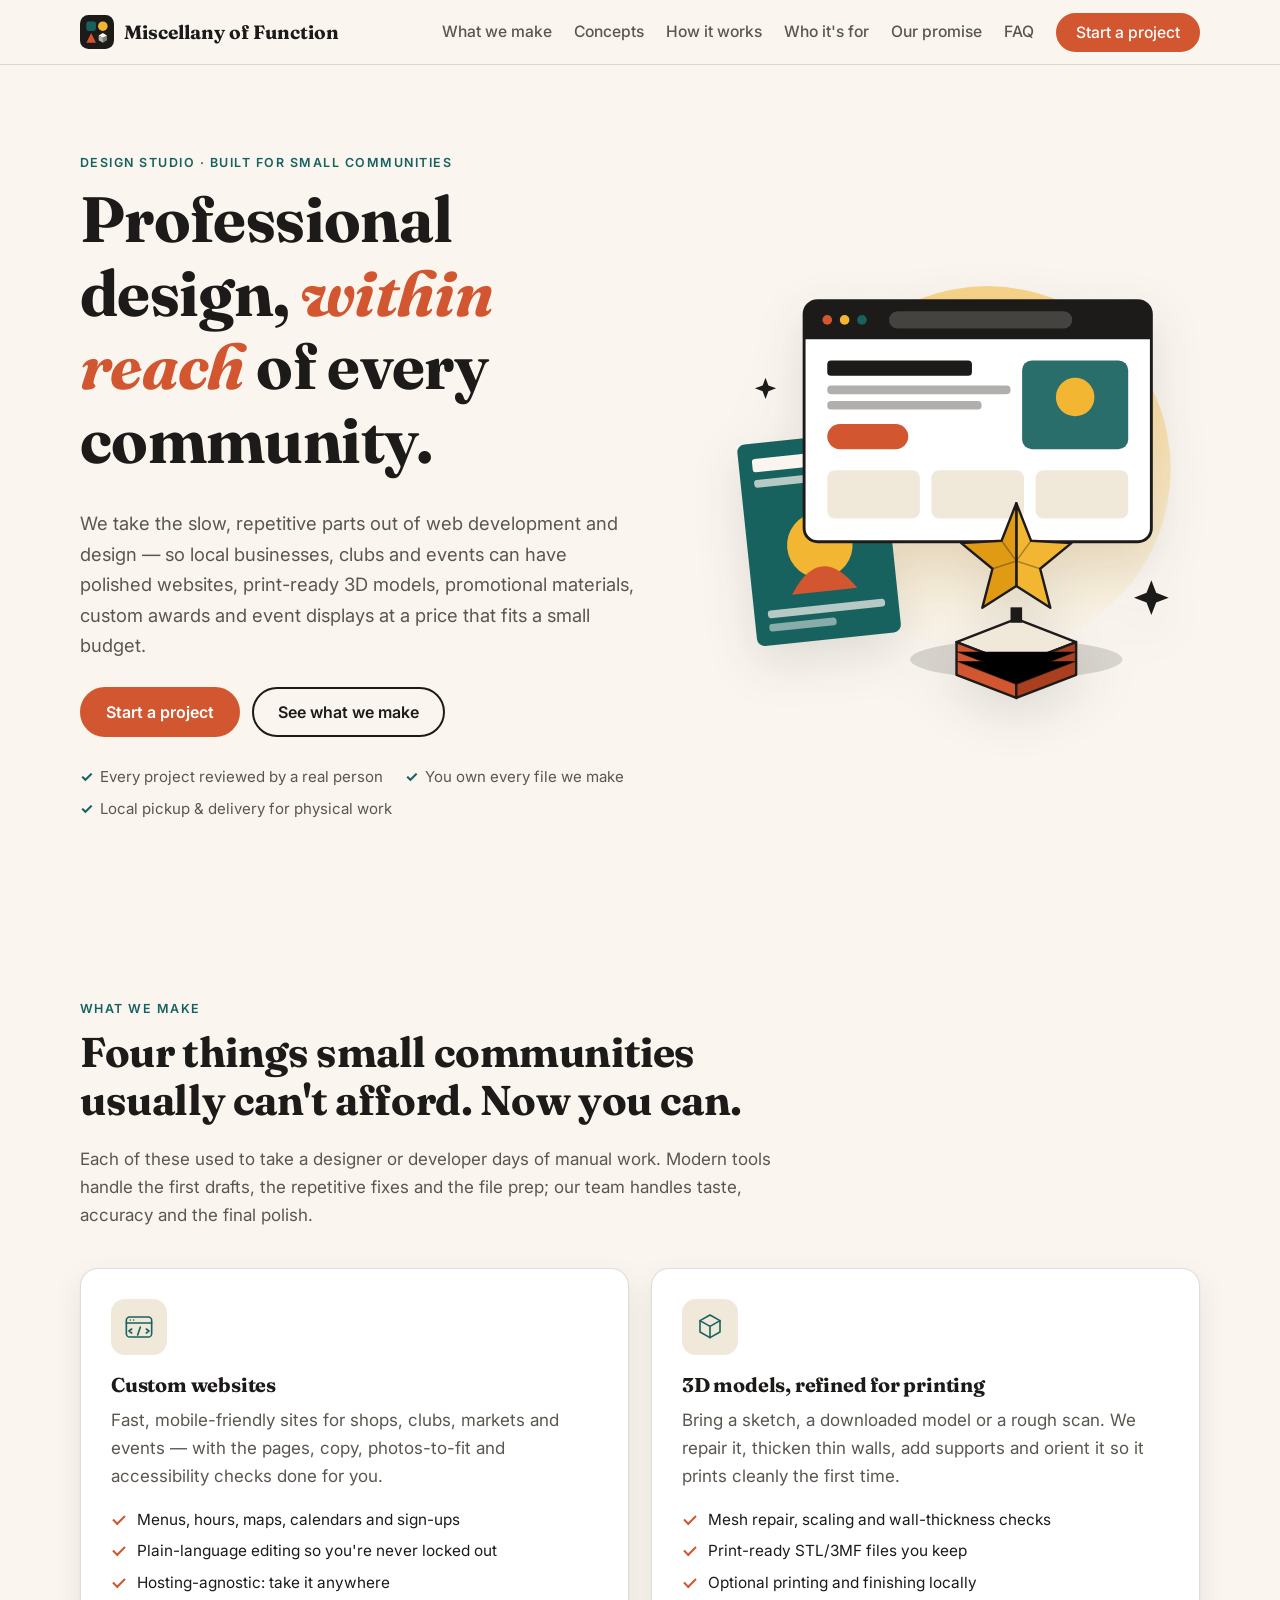
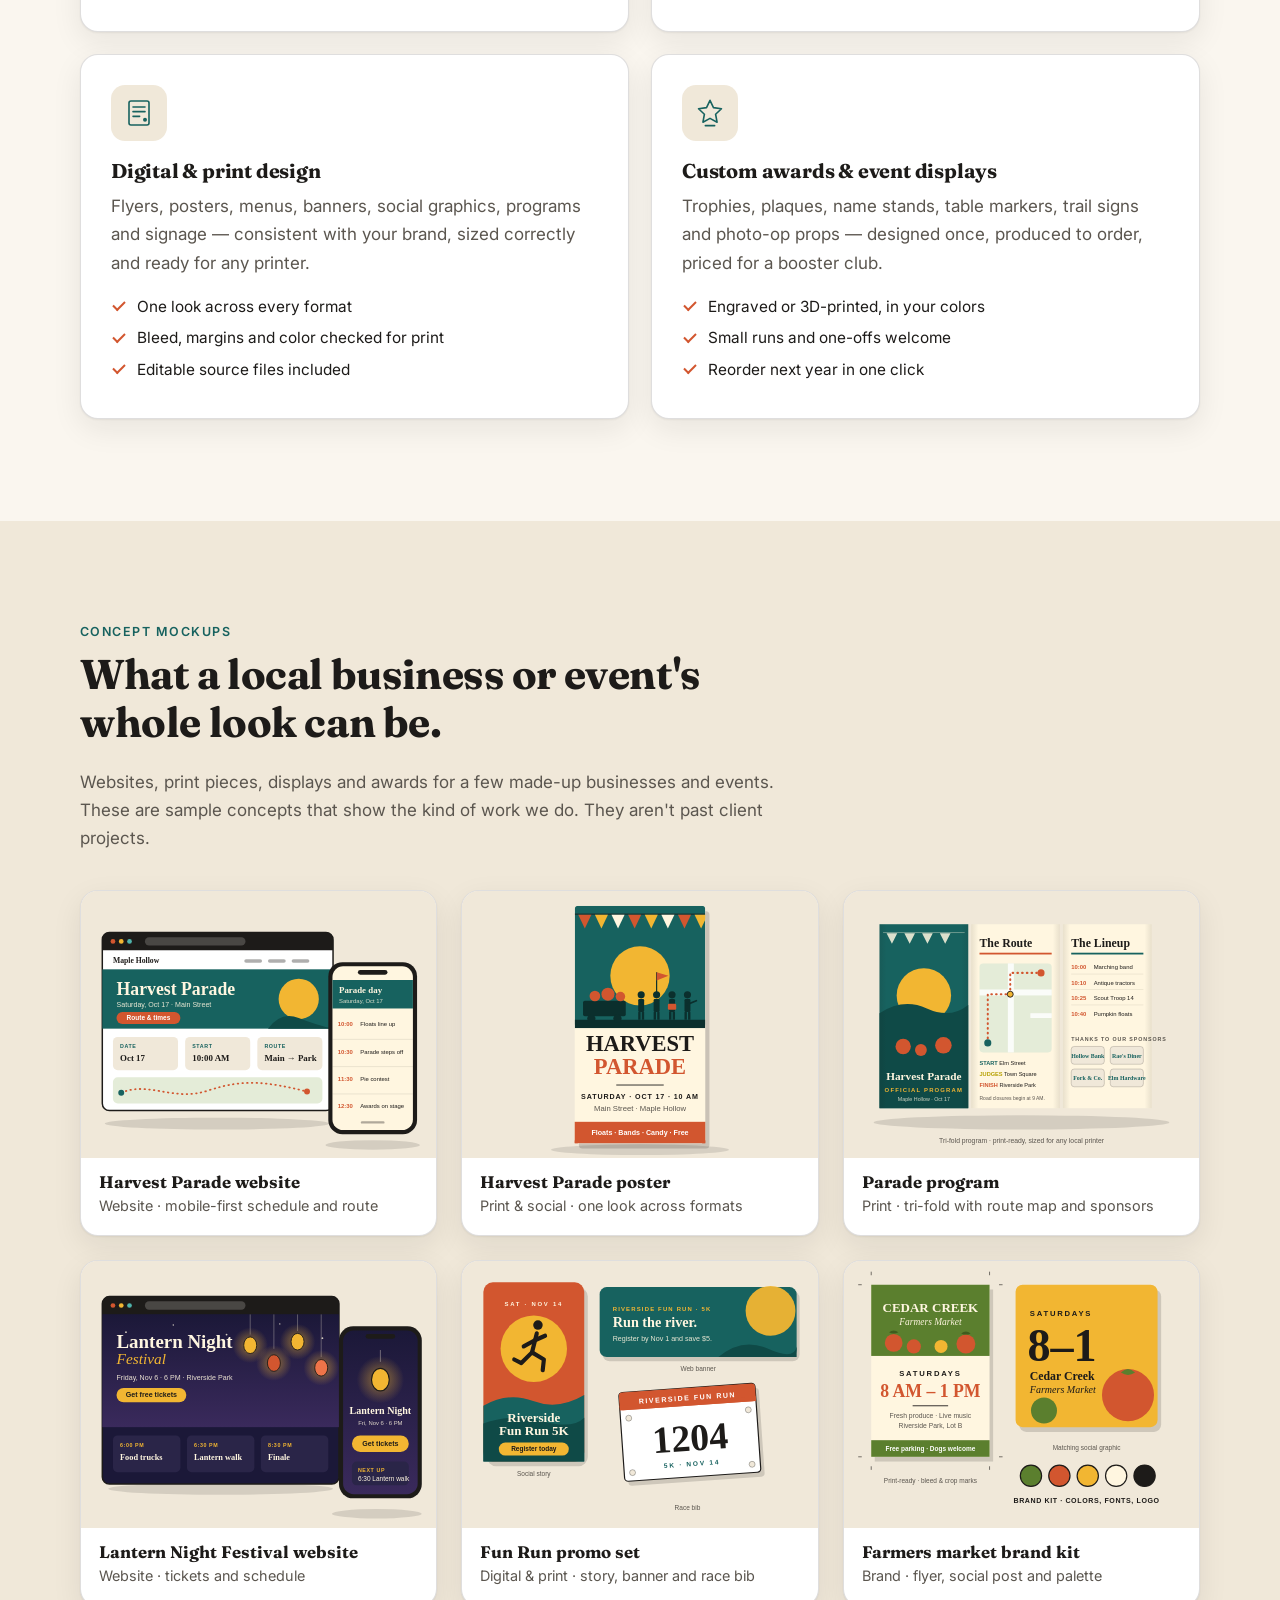
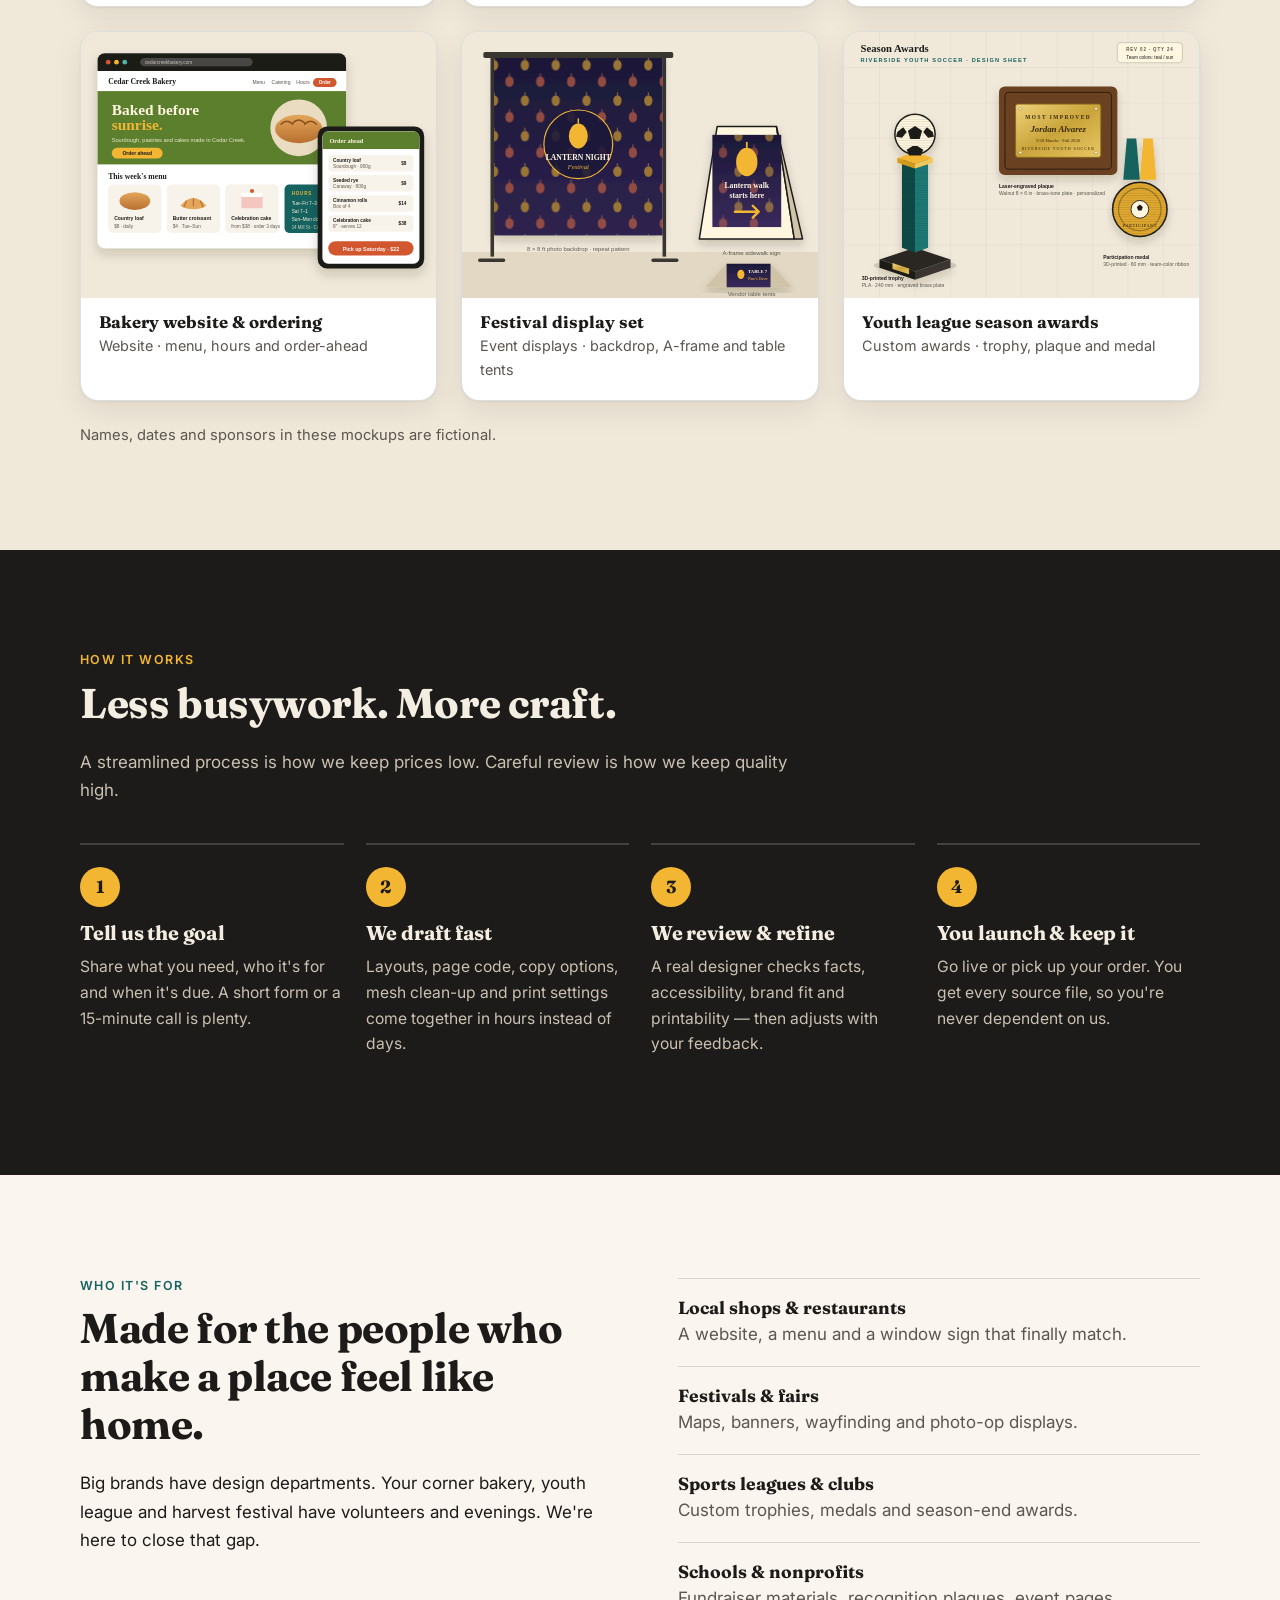
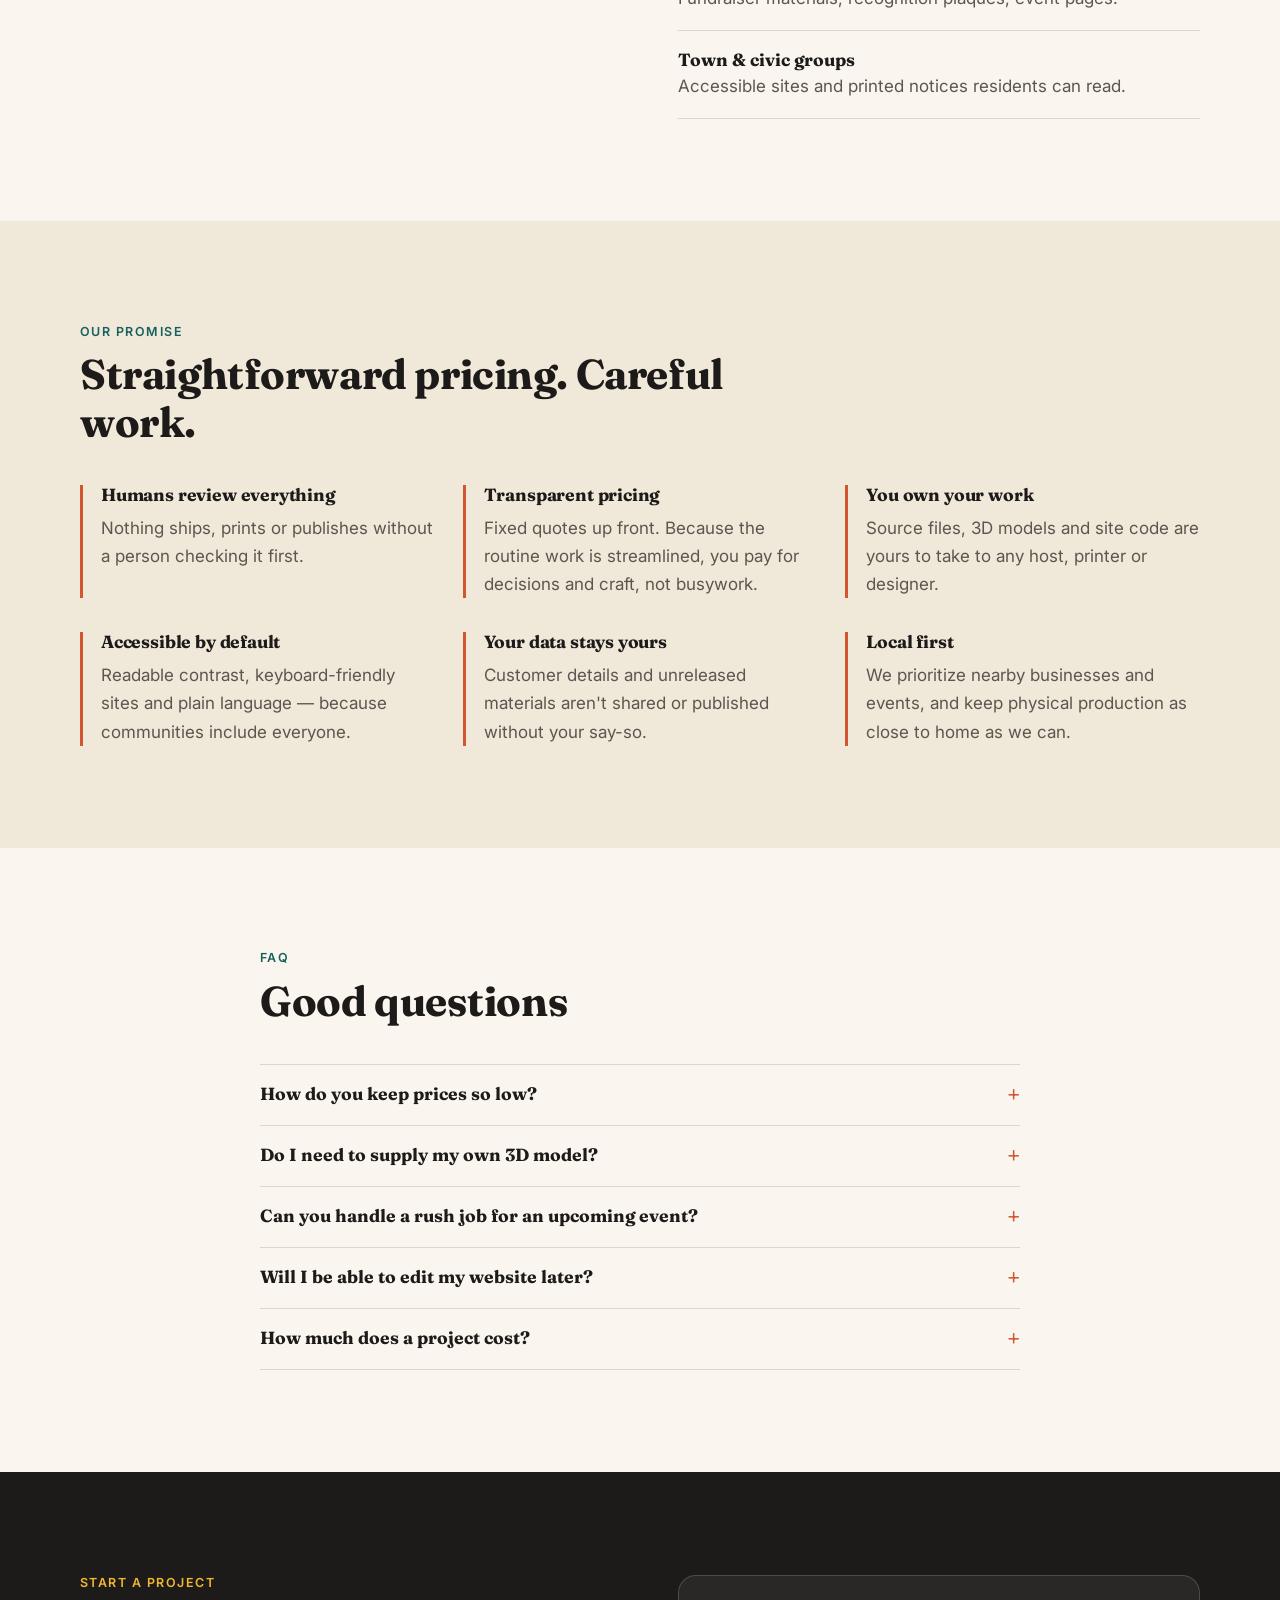
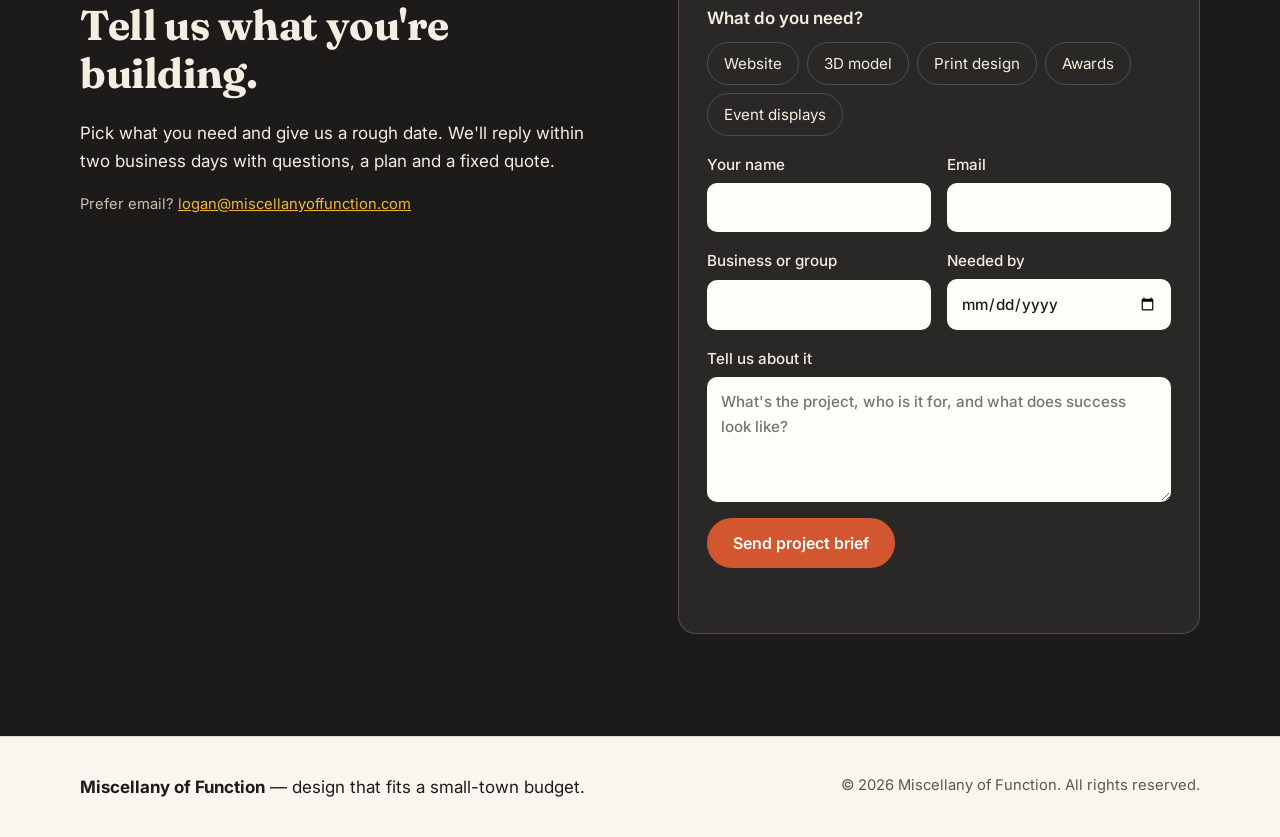
==== commit 426ed7bd: "Add logo, favicons, link-preview image and three more mockups New brand mark and wordmark (assets/lo" ====
--- a/index.html
+++ b/index.html
@@ -10,8 +10,15 @@
   <meta property="og:description" content="Custom websites, print-ready 3D models, promotional materials, awards and event displays for local businesses and community events.">
   <meta property="og:type" content="website">
   <meta property="og:url" content="https://miscellanyoffunction.com/">
+  <meta property="og:image" content="https://miscellanyoffunction.com/assets/og-image.png">
+  <meta property="og:image:width" content="1200">
+  <meta property="og:image:height" content="630">
+  <meta name="twitter:card" content="summary_large_image">
   <link rel="canonical" href="https://miscellanyoffunction.com/">
   <link rel="icon" href="assets/favicon.svg" type="image/svg+xml">
+  <link rel="icon" href="assets/favicon-32.png" sizes="32x32" type="image/png">
+  <link rel="icon" href="/favicon.ico" sizes="any">
+  <link rel="apple-touch-icon" href="assets/apple-touch-icon.png">
   <link rel="preconnect" href="https://fonts.googleapis.com">
   <link rel="preconnect" href="https://fonts.gstatic.com" crossorigin>
   <link rel="stylesheet" href="https://fonts.googleapis.com/css2?family=Fraunces:opsz,wght@9..144,500;9..144,700&family=Inter:wght@400;500;600&display=swap">
@@ -23,9 +30,14 @@
   <header class="site-header" id="top">
     <div class="wrap bar">
       <a class="brand" href="#top" aria-label="Miscellany of Function home">
-        <svg class="brand-mark" viewBox="0 0 32 32" aria-hidden="true">
-          <rect width="32" height="32" rx="8" fill="var(--ink)"/>
-          <path d="M16 6l2.6 6.4 6.9.5-5.3 4.5 1.7 6.7L16 20.4 10.1 24l1.7-6.7-5.3-4.5 6.9-.5z" fill="var(--sun)"/>
+        <svg class="brand-mark" viewBox="0 0 64 64" aria-hidden="true">
+          <rect width="64" height="64" rx="16" fill="var(--ink)"/>
+          <rect x="12" y="12" width="18" height="18" rx="4" fill="var(--teal)"/>
+          <circle cx="43" cy="21" r="9" fill="var(--sun)"/>
+          <path d="M12 52h18L21 34z" fill="var(--clay)"/>
+          <path d="M43 34l7.8 4.5L43 43l-7.8-4.5z" fill="var(--paper)"/>
+          <path d="M35.2 38.5L43 43v9l-7.8-4.5z" fill="var(--paper)" opacity=".7"/>
+          <path d="M50.8 38.5L43 43v9l7.8-4.5z" fill="var(--paper)" opacity=".45"/>
         </svg>
         <span>Miscellany of Function</span>
       </a>
@@ -202,8 +214,8 @@
       <div class="wrap">
         <header class="section-head reveal">
           <p class="eyebrow">Concept mockups</p>
-          <h2>What a community event's whole look can be.</h2>
-          <p>Websites, posters, programs and social graphics for four made-up events. These are sample concepts that show the kind of work we do. They aren't past client projects.</p>
+          <h2>What a local business or event's whole look can be.</h2>
+          <p>Websites, print pieces, displays and awards for a few made-up businesses and events. These are sample concepts that show the kind of work we do. They aren't past client projects.</p>
         </header>
 
         <div class="gallery">
@@ -230,6 +242,18 @@
           <figure class="reveal">
             <img src="assets/mockups/market-kit.svg" width="600" height="450" loading="lazy" alt="Mockup of a Cedar Creek Farmers Market flyer with crop marks, a matching social post and a row of brand color swatches.">
             <figcaption><strong>Farmers market brand kit</strong><span>Brand · flyer, social post and palette</span></figcaption>
+          </figure>
+          <figure class="reveal">
+            <img src="assets/mockups/bakery-website.svg" width="600" height="450" loading="lazy" alt="Mockup of a Cedar Creek Bakery website on a desktop browser and a tablet, with an order-ahead button, a weekly menu grid and opening hours.">
+            <figcaption><strong>Bakery website &amp; ordering</strong><span>Website · menu, hours and order-ahead</span></figcaption>
+          </figure>
+          <figure class="reveal">
+            <img src="assets/mockups/event-displays.svg" width="600" height="450" loading="lazy" alt="Mockup of Lantern Night Festival event displays: a photo backdrop banner with a repeating lantern pattern, an A-frame sidewalk sign and a vendor table tent.">
+            <figcaption><strong>Festival display set</strong><span>Event displays · backdrop, A-frame and table tents</span></figcaption>
+          </figure>
+          <figure class="reveal">
+            <img src="assets/mockups/league-awards.svg" width="600" height="450" loading="lazy" alt="Design sheet for Riverside Youth Soccer season awards: a 3D-printed trophy with a soccer ball on a faceted column, an engraved walnut plaque with a brass plate, and a participation medal.">
+            <figcaption><strong>Youth league season awards</strong><span>Custom awards · trophy, plaque and medal</span></figcaption>
           </figure>
         </div>
         <p class="small gallery-note reveal">Names, dates and sponsors in these mockups are fictional.</p>
@@ -363,7 +387,7 @@
           <p class="eyebrow">Start a project</p>
           <h2>Tell us what you're building.</h2>
           <p>Pick what you need and give us a rough date. We'll reply within two business days with questions, a plan and a fixed quote.</p>
-          <p class="small">Prefer email? <a href="mailto:hello@miscellanyoffunction.com">hello@miscellanyoffunction.com</a></p>
+          <p class="small">Prefer email? <a href="mailto:logan@miscellanyoffunction.com">logan@miscellanyoffunction.com</a></p>
         </div>
 
         <form id="project-form" class="form reveal" novalidate>
--- a/css/styles.css
+++ b/css/styles.css
@@ -67,7 +67,7 @@
 }
 .bar { display: flex; align-items: center; justify-content: space-between; min-height: 64px; gap: 16px; }
 .brand { display: inline-flex; align-items: center; gap: 10px; text-decoration: none; font: 700 1.2rem var(--font-head); }
-.brand-mark { width: 30px; height: 30px; }
+.brand-mark { width: 34px; height: 34px; flex-shrink: 0; }
 .nav { display: flex; align-items: center; gap: 22px; }
 .nav a { text-decoration: none; font-weight: 500; font-size: .98rem; color: var(--muted); }
 .nav a:hover { color: var(--ink); }
